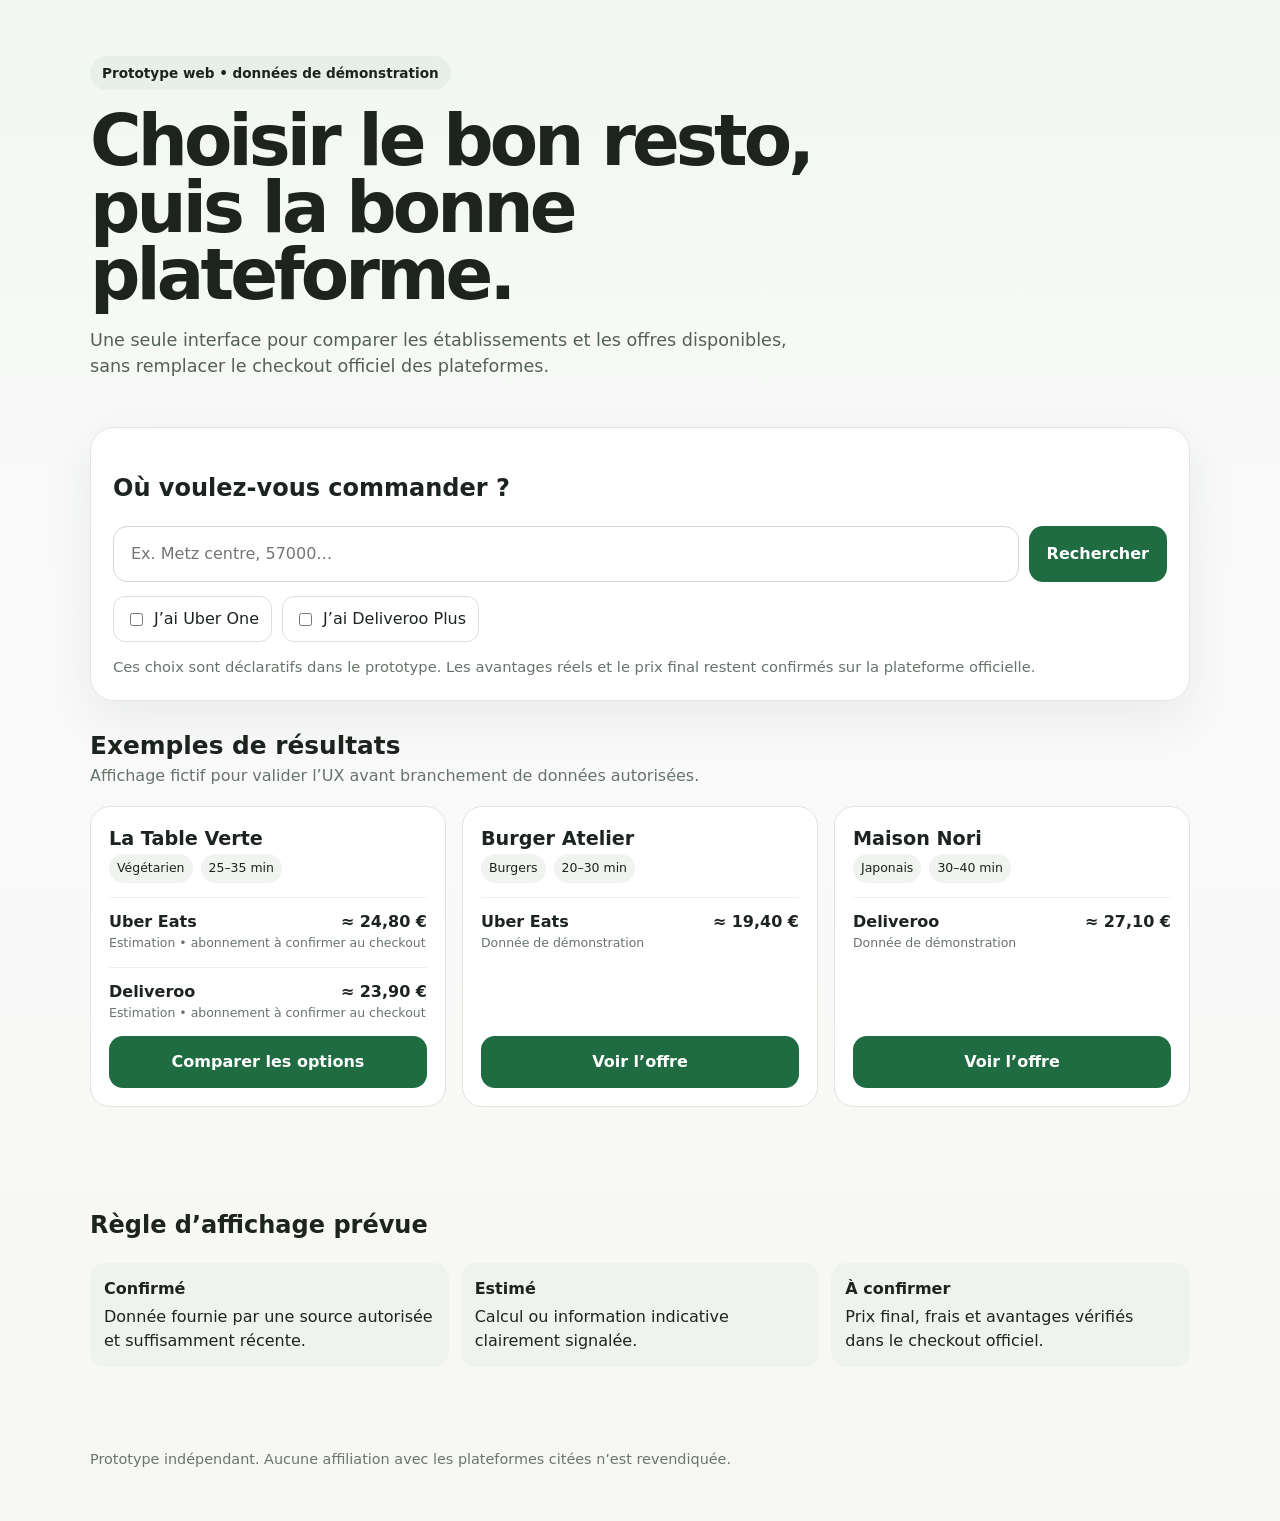
==== public/index.html @ ac2678c6 "Add deployable static web prototype" ====
<!doctype html>
<html lang="fr">
<head>
  <meta charset="utf-8">
  <meta name="viewport" content="width=device-width,initial-scale=1">
  <meta name="color-scheme" content="light dark">
  <title>Comparateur de livraison — prototype</title>
  <style>
    :root{font-family:Inter,system-ui,-apple-system,BlinkMacSystemFont,"Segoe UI",sans-serif;line-height:1.5;color:#1d241f;background:#f6f7f4}
    *{box-sizing:border-box}body{margin:0;background:linear-gradient(180deg,#f2f7f2 0,#fafafa 40%,#f6f7f4 100%);color:#1d241f}
    .wrap{width:min(1100px,calc(100% - 32px));margin:auto}.top{padding:56px 0 30px}.eyebrow{display:inline-flex;padding:7px 12px;border-radius:999px;background:#e7efe9;font-size:.85rem;font-weight:700}
    h1{font-size:clamp(2rem,6vw,4.4rem);line-height:.95;letter-spacing:-.055em;max-width:820px;margin:18px 0}.lead{max-width:720px;font-size:1.1rem;color:#536057}
    .panel{background:rgba(255,255,255,.86);border:1px solid #dfe7e0;border-radius:24px;padding:22px;box-shadow:0 18px 50px rgba(41,62,47,.08);backdrop-filter:blur(10px)}
    .search{display:grid;grid-template-columns:1fr auto;gap:10px}.search input{width:100%;padding:15px 17px;border:1px solid #cfd8d1;border-radius:14px;font:inherit;background:#fff;color:#1d241f}.search button,.cta{border:0;border-radius:14px;padding:14px 18px;font:inherit;font-weight:800;background:#1f6b42;color:white;cursor:pointer}
    .prefs{display:flex;flex-wrap:wrap;gap:10px;margin-top:14px}.chip{display:flex;align-items:center;gap:8px;padding:10px 12px;border:1px solid #d8e0d9;border-radius:12px;background:#fff}.chip input{accent-color:#1f6b42}
    .note{margin:14px 0 0;color:#68736b;font-size:.92rem}.section{padding:26px 0 54px}.section-head{display:flex;align-items:end;justify-content:space-between;gap:16px;margin-bottom:18px}.section-head h2{font-size:1.55rem;margin:0}.section-head p{margin:0;color:#68736b}
    .grid{display:grid;grid-template-columns:repeat(3,1fr);gap:16px}.card{background:#fff;border:1px solid #dfe5df;border-radius:20px;padding:18px;display:flex;flex-direction:column;gap:14px}.card h3{margin:0;font-size:1.2rem}.meta{display:flex;gap:8px;flex-wrap:wrap}.tag{padding:5px 8px;border-radius:999px;background:#f0f3f0;font-size:.78rem}.offer{border-top:1px solid #edf0ed;padding-top:12px}.offer-row{display:flex;justify-content:space-between;gap:12px;align-items:center}.platform{font-weight:800}.status{font-size:.78rem;color:#69736c}.price{font-weight:850}.card a{margin-top:auto;text-decoration:none;text-align:center}
    .legend{display:grid;grid-template-columns:repeat(3,1fr);gap:12px}.legend div{padding:14px;border-radius:15px;background:#eef3ef}.legend strong{display:block;margin-bottom:4px}
    footer{padding:28px 0 50px;color:#6b746e;font-size:.9rem}
    @media(max-width:800px){.grid,.legend{grid-template-columns:1fr}.search{grid-template-columns:1fr}.top{padding-top:36px}.section-head{align-items:start;flex-direction:column}}
  </style>
</head>
<body>
  <main>
    <header class="top wrap">
      <span class="eyebrow">Prototype web • données de démonstration</span>
      <h1>Choisir le bon resto, puis la bonne plateforme.</h1>
      <p class="lead">Une seule interface pour comparer les établissements et les offres disponibles, sans remplacer le checkout officiel des plateformes.</p>
    </header>

    <section class="wrap panel" aria-labelledby="search-title">
      <h2 id="search-title">Où voulez-vous commander ?</h2>
      <div class="search">
        <label>
          <span style="position:absolute;left:-9999px">Adresse ou quartier</span>
          <input id="place" autocomplete="street-address" placeholder="Ex. Metz centre, 57000…">
        </label>
        <button id="searchBtn" type="button">Rechercher</button>
      </div>
      <div class="prefs" aria-label="Préférences d’abonnement">
        <label class="chip"><input id="uberOne" type="checkbox"> J’ai Uber One</label>
        <label class="chip"><input id="deliverooPlus" type="checkbox"> J’ai Deliveroo Plus</label>
      </div>
      <p class="note">Ces choix sont déclaratifs dans le prototype. Les avantages réels et le prix final restent confirmés sur la plateforme officielle.</p>
    </section>

    <section class="section wrap" aria-labelledby="results-title">
      <div class="section-head">
        <div><h2 id="results-title">Exemples de résultats</h2><p id="resultHint">Affichage fictif pour valider l’UX avant branchement de données autorisées.</p></div>
      </div>
      <div class="grid" id="cards">
        <article class="card" data-platforms="uber deliveroo">
          <div><h3>La Table Verte</h3><div class="meta"><span class="tag">Végétarien</span><span class="tag">25–35 min</span></div></div>
          <div class="offer"><div class="offer-row"><span class="platform">Uber Eats</span><span class="price">≈ 24,80 €</span></div><div class="status">Estimation • abonnement à confirmer au checkout</div></div>
          <div class="offer"><div class="offer-row"><span class="platform">Deliveroo</span><span class="price">≈ 23,90 €</span></div><div class="status">Estimation • abonnement à confirmer au checkout</div></div>
          <a class="cta" href="#" aria-disabled="true">Comparer les options</a>
        </article>
        <article class="card" data-platforms="uber">
          <div><h3>Burger Atelier</h3><div class="meta"><span class="tag">Burgers</span><span class="tag">20–30 min</span></div></div>
          <div class="offer"><div class="offer-row"><span class="platform">Uber Eats</span><span class="price">≈ 19,40 €</span></div><div class="status">Donnée de démonstration</div></div>
          <a class="cta" href="#" aria-disabled="true">Voir l’offre</a>
        </article>
        <article class="card" data-platforms="deliveroo">
          <div><h3>Maison Nori</h3><div class="meta"><span class="tag">Japonais</span><span class="tag">30–40 min</span></div></div>
          <div class="offer"><div class="offer-row"><span class="platform">Deliveroo</span><span class="price">≈ 27,10 €</span></div><div class="status">Donnée de démonstration</div></div>
          <a class="cta" href="#" aria-disabled="true">Voir l’offre</a>
        </article>
      </div>
    </section>

    <section class="section wrap" aria-labelledby="legend-title">
      <h2 id="legend-title">Règle d’affichage prévue</h2>
      <div class="legend">
        <div><strong>Confirmé</strong>Donnée fournie par une source autorisée et suffisamment récente.</div>
        <div><strong>Estimé</strong>Calcul ou information indicative clairement signalée.</div>
        <div><strong>À confirmer</strong>Prix final, frais et avantages vérifiés dans le checkout officiel.</div>
      </div>
    </section>
  </main>

  <footer class="wrap">Prototype indépendant. Aucune affiliation avec les plateformes citées n’est revendiquée.</footer>

  <script>
    const place=document.querySelector('#place');
    const hint=document.querySelector('#resultHint');
    const searchBtn=document.querySelector('#searchBtn');
    const uberOne=document.querySelector('#uberOne');
    const deliverooPlus=document.querySelector('#deliverooPlus');

    function updateHint(){
      const subscriptions=[];
      if(uberOne.checked) subscriptions.push('Uber One');
      if(deliverooPlus.checked) subscriptions.push('Deliveroo Plus');
      const where=place.value.trim()?` pour ${place.value.trim()}`:'';
      const subs=subscriptions.length?` • préférences : ${subscriptions.join(' + ')}`:'';
      hint.textContent=`Prototype${where}${subs}. Les avantages restent à confirmer au checkout officiel.`;
    }
    searchBtn.addEventListener('click',updateHint);
    uberOne.addEventListener('change',updateHint);
    deliverooPlus.addEventListener('change',updateHint);
  </script>
</body>
</html>
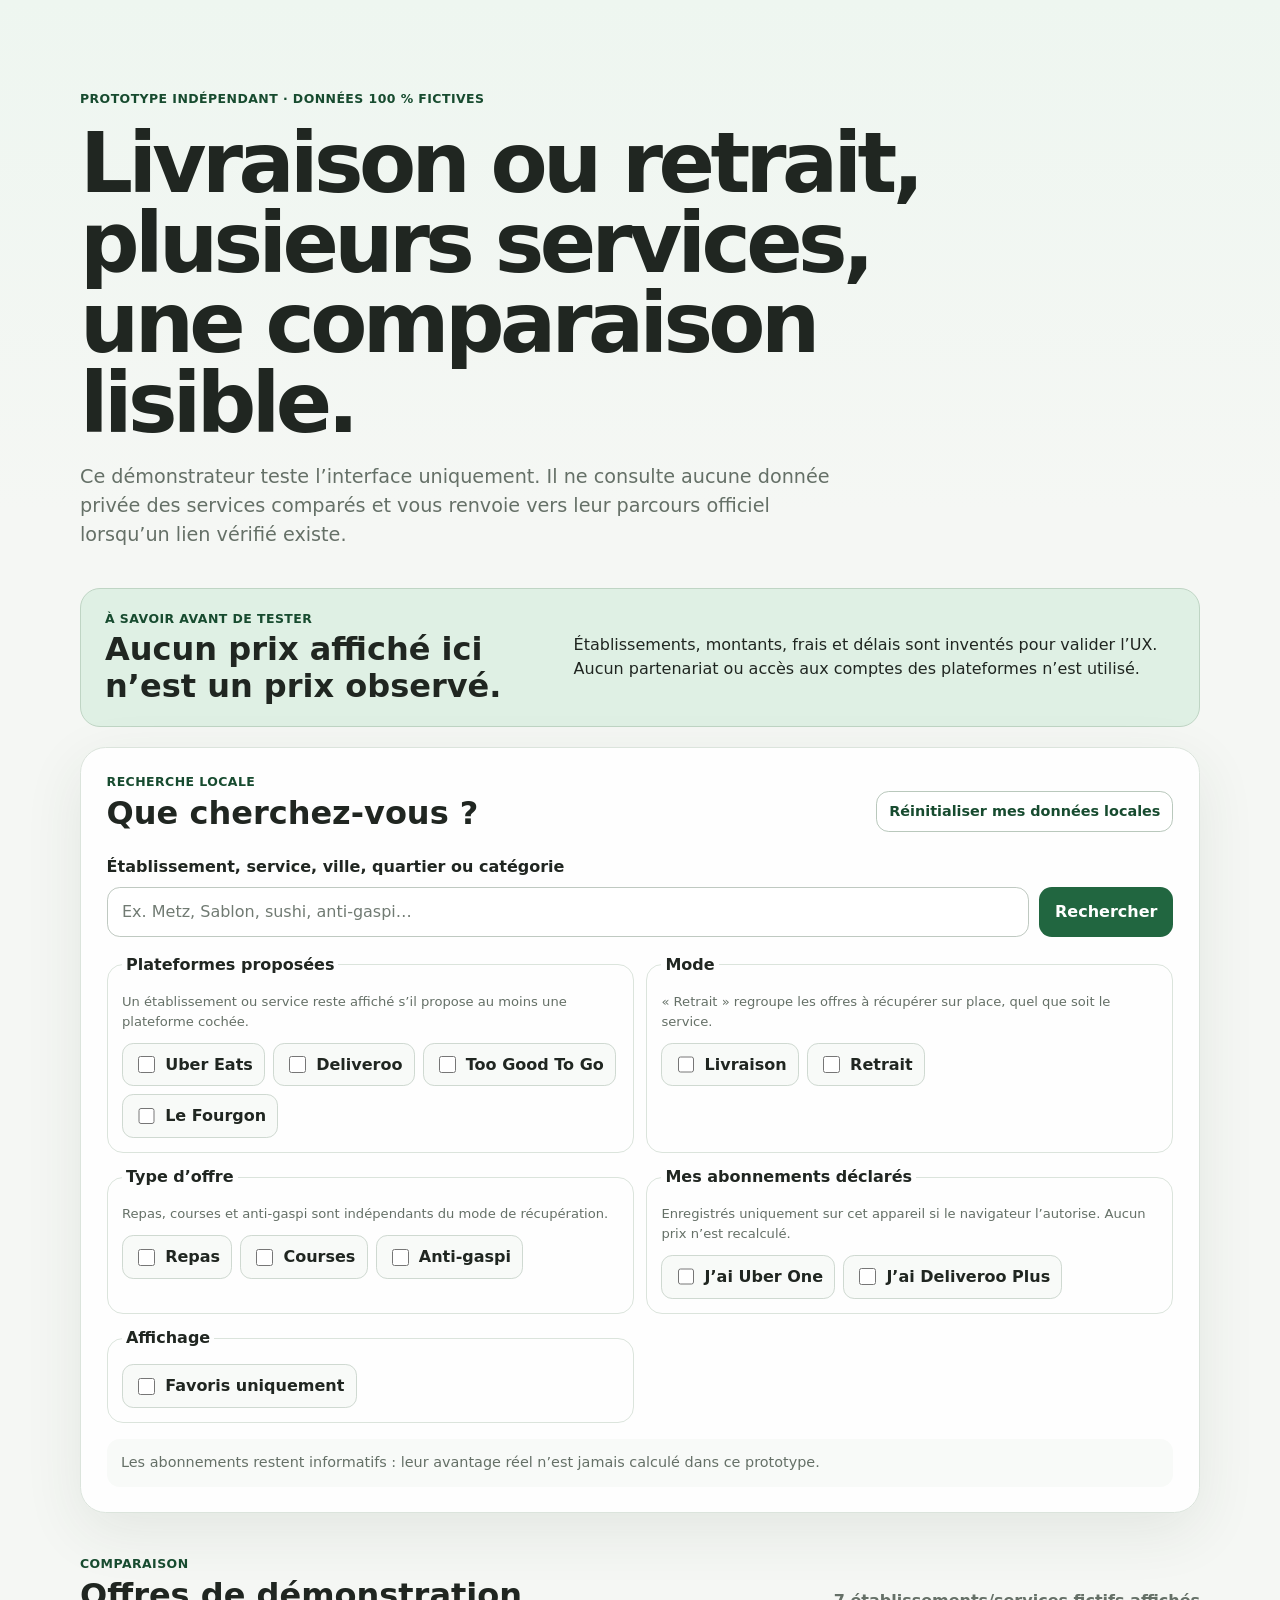
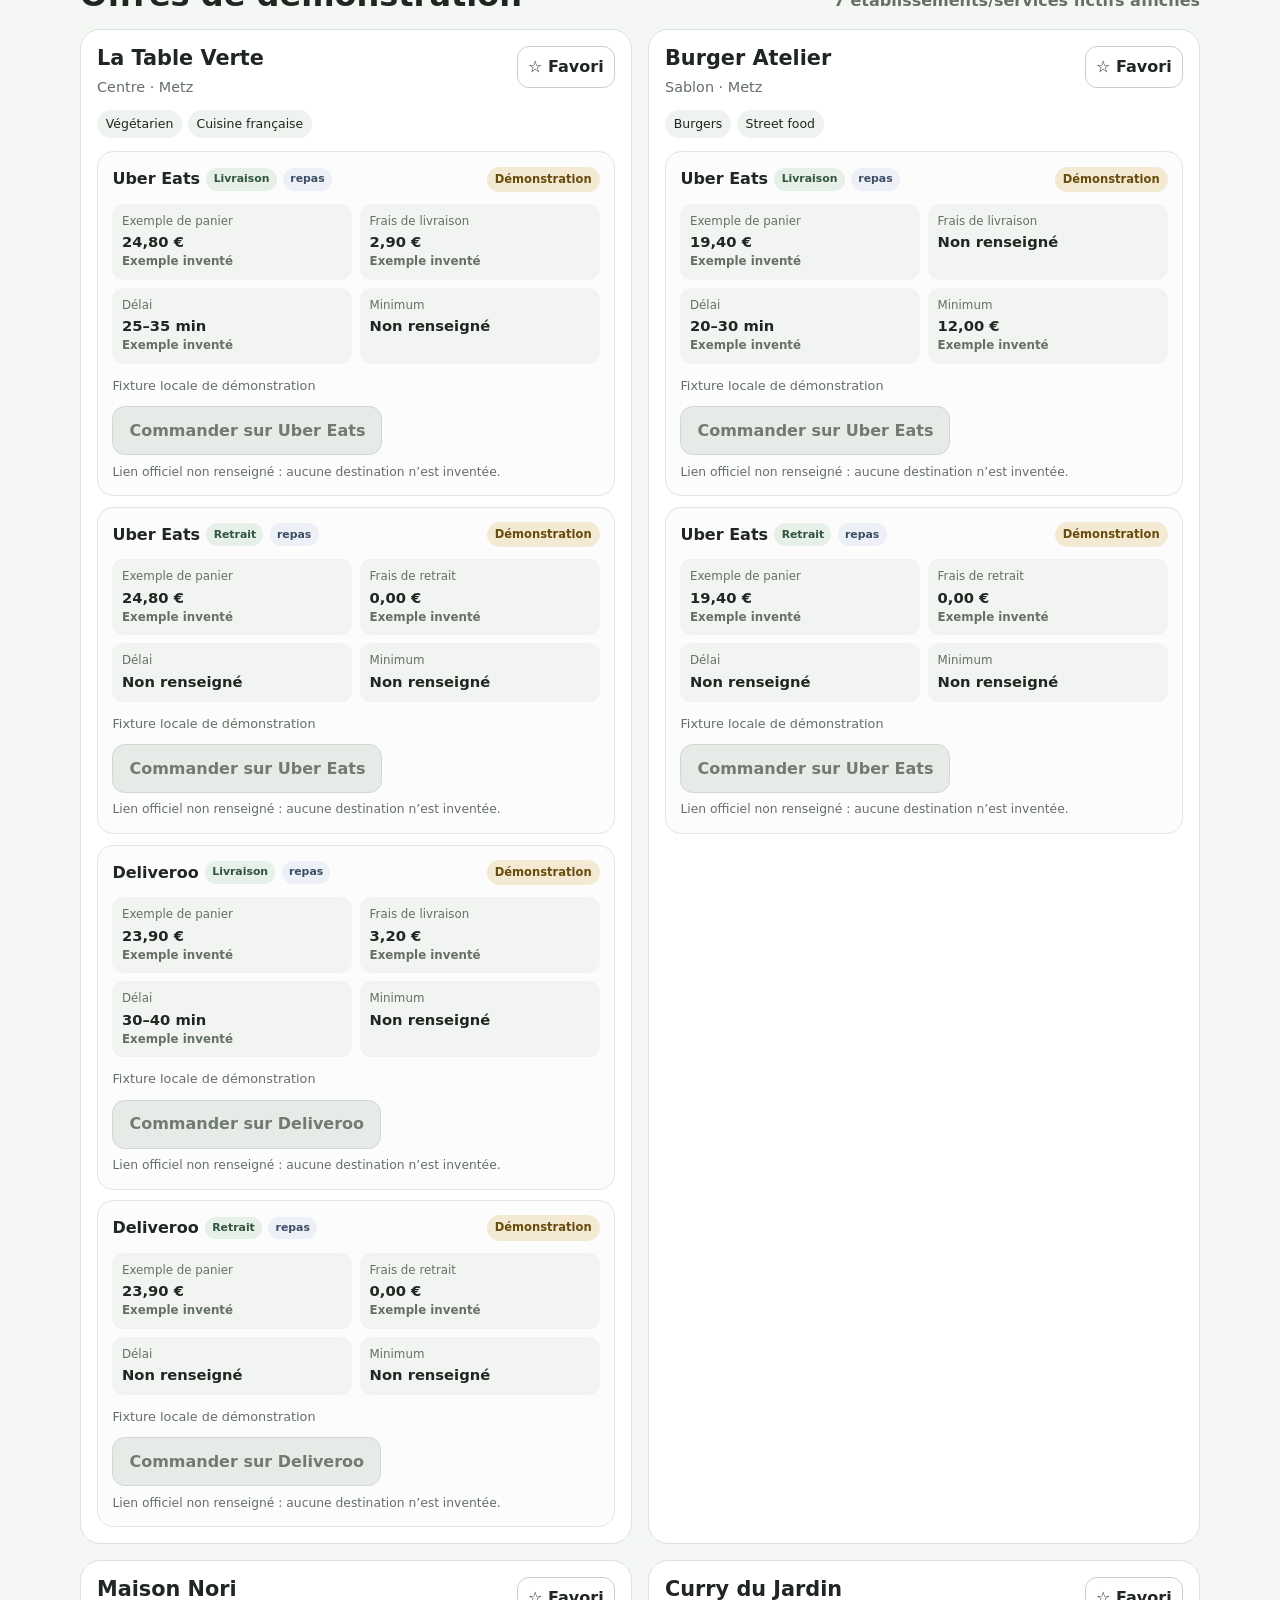
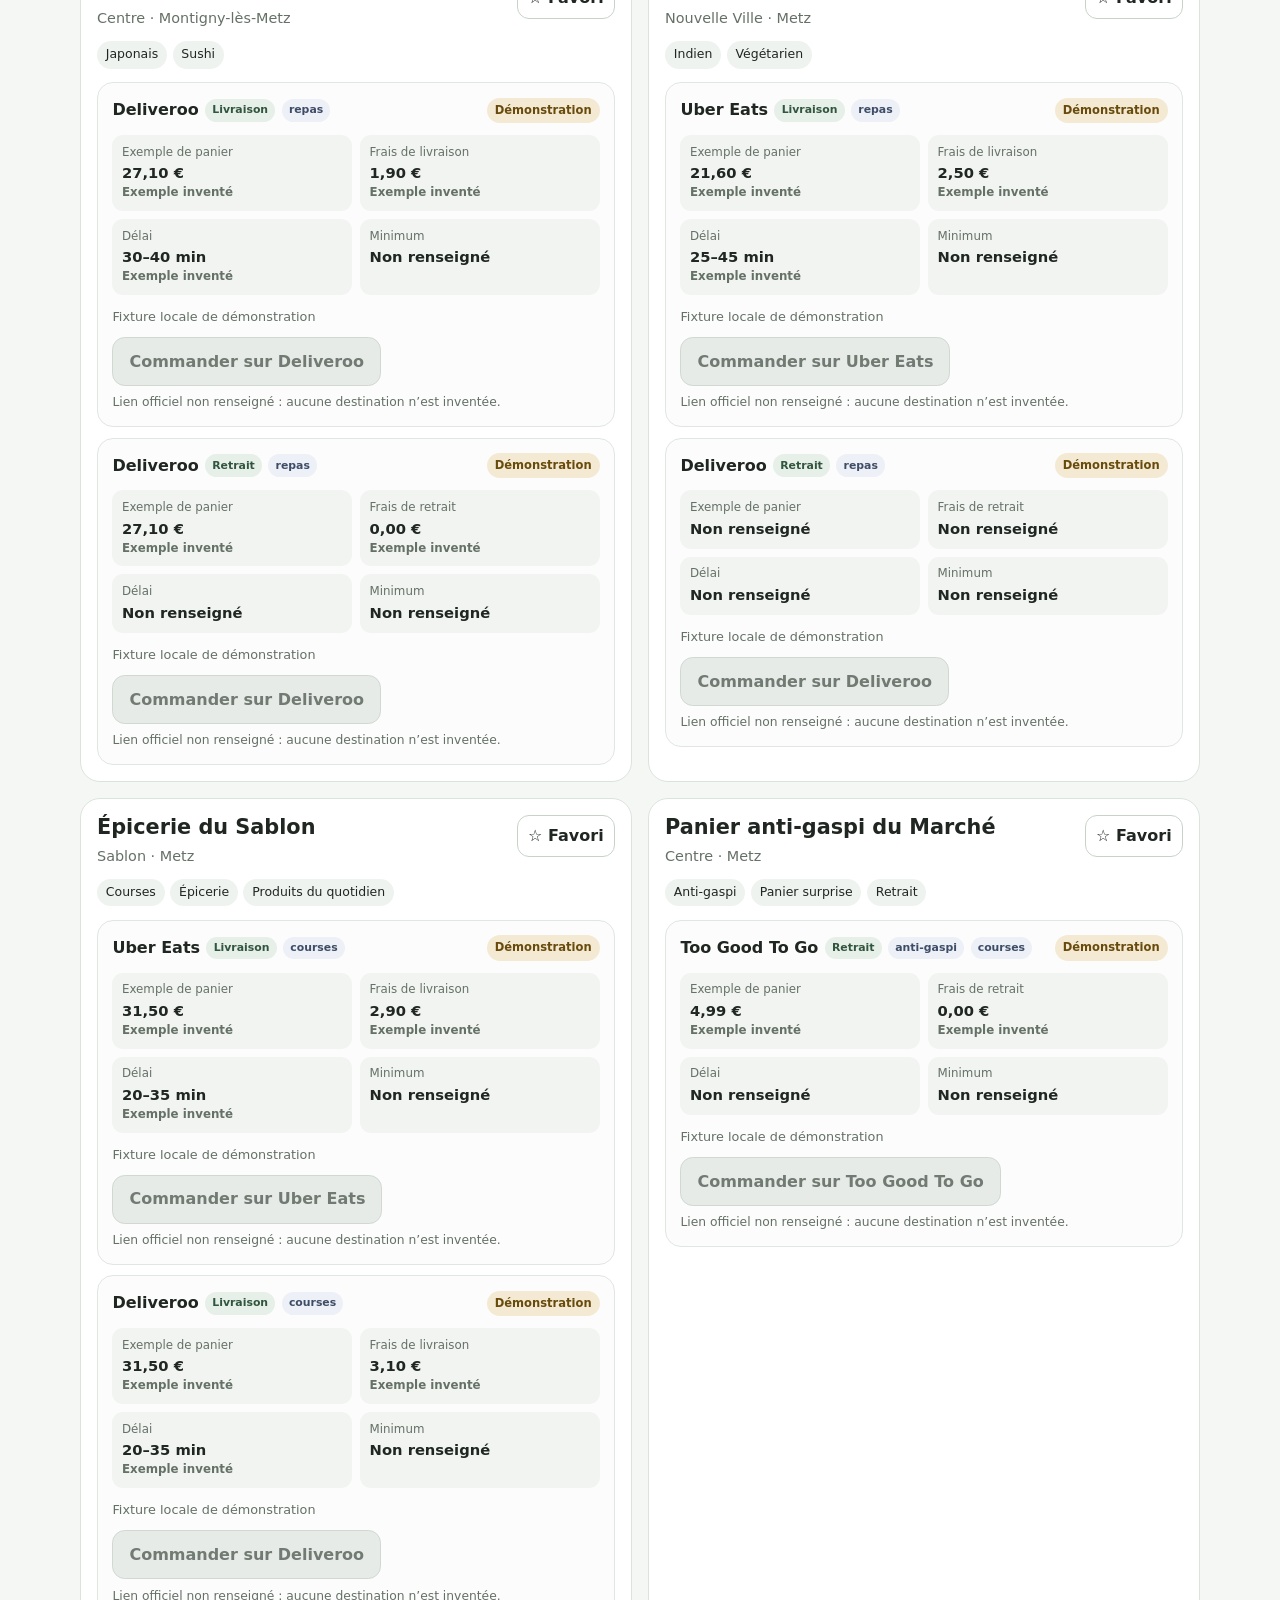
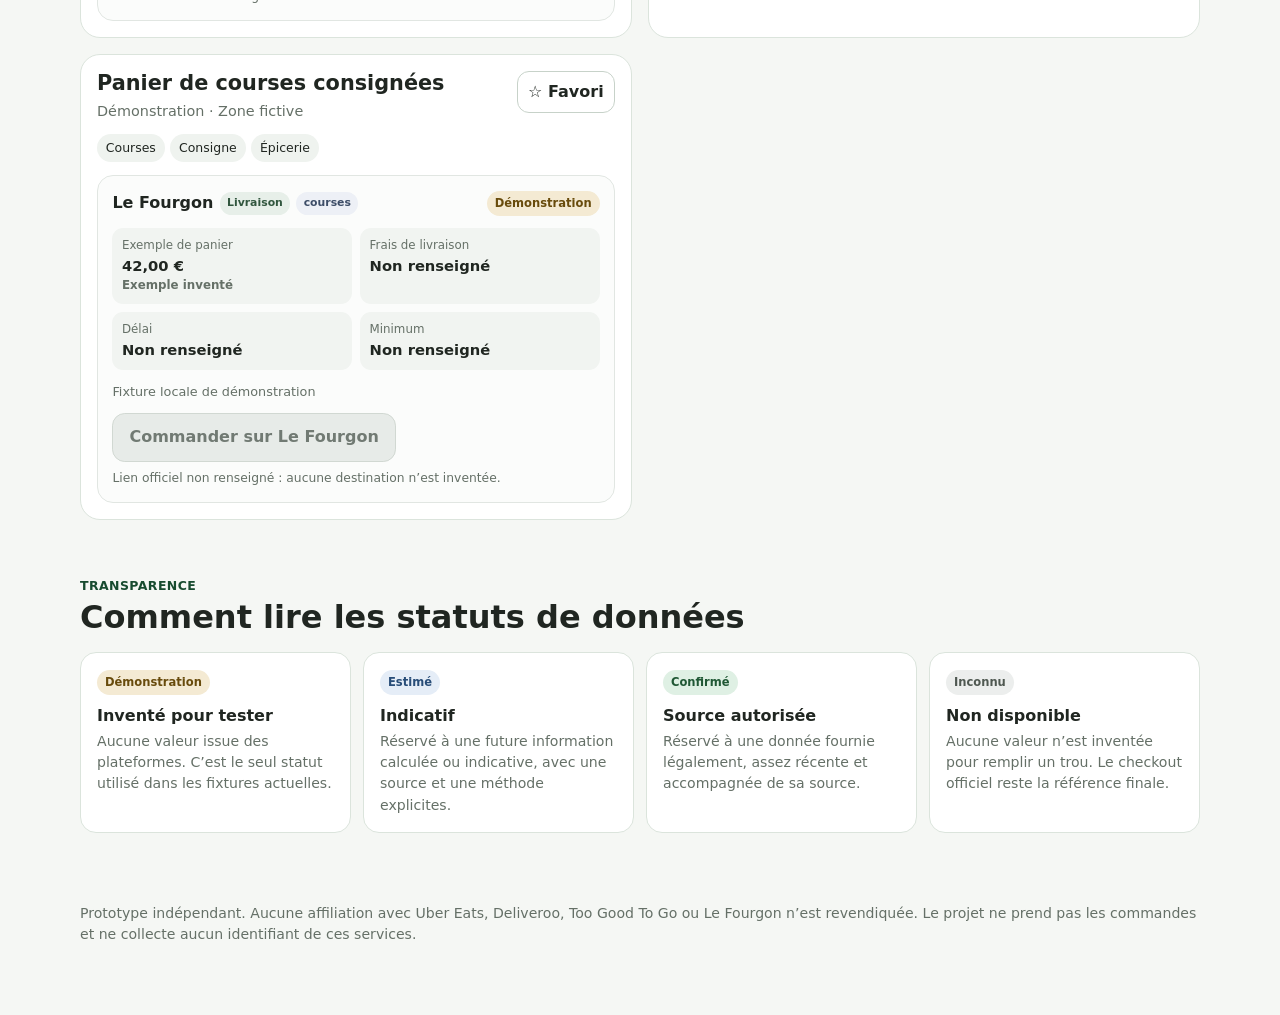
==== commit d70746f4: "prototype: add interactive local comparison demo" ====
--- a/public/index.html
+++ b/public/index.html
@@ -4,100 +4,135 @@
   <meta charset="utf-8">
   <meta name="viewport" content="width=device-width,initial-scale=1">
   <meta name="color-scheme" content="light dark">
-  <title>Comparateur de livraison — prototype</title>
-  <style>
-    :root{font-family:Inter,system-ui,-apple-system,BlinkMacSystemFont,"Segoe UI",sans-serif;line-height:1.5;color:#1d241f;background:#f6f7f4}
-    *{box-sizing:border-box}body{margin:0;background:linear-gradient(180deg,#f2f7f2 0,#fafafa 40%,#f6f7f4 100%);color:#1d241f}
-    .wrap{width:min(1100px,calc(100% - 32px));margin:auto}.top{padding:56px 0 30px}.eyebrow{display:inline-flex;padding:7px 12px;border-radius:999px;background:#e7efe9;font-size:.85rem;font-weight:700}
-    h1{font-size:clamp(2rem,6vw,4.4rem);line-height:.95;letter-spacing:-.055em;max-width:820px;margin:18px 0}.lead{max-width:720px;font-size:1.1rem;color:#536057}
-    .panel{background:rgba(255,255,255,.86);border:1px solid #dfe7e0;border-radius:24px;padding:22px;box-shadow:0 18px 50px rgba(41,62,47,.08);backdrop-filter:blur(10px)}
-    .search{display:grid;grid-template-columns:1fr auto;gap:10px}.search input{width:100%;padding:15px 17px;border:1px solid #cfd8d1;border-radius:14px;font:inherit;background:#fff;color:#1d241f}.search button,.cta{border:0;border-radius:14px;padding:14px 18px;font:inherit;font-weight:800;background:#1f6b42;color:white;cursor:pointer}
-    .prefs{display:flex;flex-wrap:wrap;gap:10px;margin-top:14px}.chip{display:flex;align-items:center;gap:8px;padding:10px 12px;border:1px solid #d8e0d9;border-radius:12px;background:#fff}.chip input{accent-color:#1f6b42}
-    .note{margin:14px 0 0;color:#68736b;font-size:.92rem}.section{padding:26px 0 54px}.section-head{display:flex;align-items:end;justify-content:space-between;gap:16px;margin-bottom:18px}.section-head h2{font-size:1.55rem;margin:0}.section-head p{margin:0;color:#68736b}
-    .grid{display:grid;grid-template-columns:repeat(3,1fr);gap:16px}.card{background:#fff;border:1px solid #dfe5df;border-radius:20px;padding:18px;display:flex;flex-direction:column;gap:14px}.card h3{margin:0;font-size:1.2rem}.meta{display:flex;gap:8px;flex-wrap:wrap}.tag{padding:5px 8px;border-radius:999px;background:#f0f3f0;font-size:.78rem}.offer{border-top:1px solid #edf0ed;padding-top:12px}.offer-row{display:flex;justify-content:space-between;gap:12px;align-items:center}.platform{font-weight:800}.status{font-size:.78rem;color:#69736c}.price{font-weight:850}.card a{margin-top:auto;text-decoration:none;text-align:center}
-    .legend{display:grid;grid-template-columns:repeat(3,1fr);gap:12px}.legend div{padding:14px;border-radius:15px;background:#eef3ef}.legend strong{display:block;margin-bottom:4px}
-    footer{padding:28px 0 50px;color:#6b746e;font-size:.9rem}
-    @media(max-width:800px){.grid,.legend{grid-template-columns:1fr}.search{grid-template-columns:1fr}.top{padding-top:36px}.section-head{align-items:start;flex-direction:column}}
-  </style>
+  <meta name="description" content="Prototype indépendant de comparaison d'offres de livraison et de retrait à partir de données fictives.">
+  <title>Comparateur livraison & retrait — prototype</title>
+  <link rel="stylesheet" href="styles.css">
 </head>
 <body>
+  <a class="skip-link" href="#results">Aller aux résultats</a>
+
   <main>
-    <header class="top wrap">
-      <span class="eyebrow">Prototype web • données de démonstration</span>
-      <h1>Choisir le bon resto, puis la bonne plateforme.</h1>
-      <p class="lead">Une seule interface pour comparer les établissements et les offres disponibles, sans remplacer le checkout officiel des plateformes.</p>
+    <header class="hero wrap">
+      <p class="eyebrow">Prototype indépendant · données 100 % fictives</p>
+      <h1>Livraison ou retrait, plusieurs services, une comparaison lisible.</h1>
+      <p class="lead">Ce démonstrateur teste l’interface uniquement. Il ne consulte aucune donnée privée des services comparés et vous renvoie vers leur parcours officiel lorsqu’un lien vérifié existe.</p>
     </header>
 
-    <section class="wrap panel" aria-labelledby="search-title">
-      <h2 id="search-title">Où voulez-vous commander ?</h2>
-      <div class="search">
-        <label>
-          <span style="position:absolute;left:-9999px">Adresse ou quartier</span>
-          <input id="place" autocomplete="street-address" placeholder="Ex. Metz centre, 57000…">
-        </label>
-        <button id="searchBtn" type="button">Rechercher</button>
+    <section class="wrap notice" aria-labelledby="demo-title">
+      <div>
+        <p class="notice-kicker">À savoir avant de tester</p>
+        <h2 id="demo-title">Aucun prix affiché ici n’est un prix observé.</h2>
       </div>
-      <div class="prefs" aria-label="Préférences d’abonnement">
-        <label class="chip"><input id="uberOne" type="checkbox"> J’ai Uber One</label>
-        <label class="chip"><input id="deliverooPlus" type="checkbox"> J’ai Deliveroo Plus</label>
-      </div>
-      <p class="note">Ces choix sont déclaratifs dans le prototype. Les avantages réels et le prix final restent confirmés sur la plateforme officielle.</p>
+      <p>Établissements, montants, frais et délais sont inventés pour valider l’UX. Aucun partenariat ou accès aux comptes des plateformes n’est utilisé.</p>
     </section>
 
-    <section class="section wrap" aria-labelledby="results-title">
+    <section class="wrap controls" aria-labelledby="search-title">
+      <div class="controls-head">
+        <div>
+          <p class="section-kicker">Recherche locale</p>
+          <h2 id="search-title">Que cherchez-vous ?</h2>
+        </div>
+        <button class="button button-secondary button-small" id="resetLocal" type="button">Réinitialiser mes données locales</button>
+      </div>
+
+      <form id="searchForm" class="search-form" role="search">
+        <label for="searchInput">Établissement, service, ville, quartier ou catégorie</label>
+        <div class="search-row">
+          <input id="searchInput" name="q" type="search" autocomplete="off" placeholder="Ex. Metz, Sablon, sushi, anti-gaspi…">
+          <button class="button" type="submit">Rechercher</button>
+        </div>
+      </form>
+
+      <div class="filter-grid">
+        <fieldset>
+          <legend>Plateformes proposées</legend>
+          <p class="field-help">Un établissement ou service reste affiché s’il propose au moins une plateforme cochée.</p>
+          <div class="choice-row">
+            <label class="choice"><input type="checkbox" name="platform" value="uber-eats"> Uber Eats</label>
+            <label class="choice"><input type="checkbox" name="platform" value="deliveroo"> Deliveroo</label>
+            <label class="choice"><input type="checkbox" name="platform" value="too-good-to-go"> Too Good To Go</label>
+            <label class="choice"><input type="checkbox" name="platform" value="le-fourgon"> Le Fourgon</label>
+          </div>
+        </fieldset>
+
+        <fieldset>
+          <legend>Mode</legend>
+          <p class="field-help">« Retrait » regroupe les offres à récupérer sur place, quel que soit le service.</p>
+          <div class="choice-row">
+            <label class="choice"><input type="checkbox" name="fulfillment" value="delivery"> Livraison</label>
+            <label class="choice"><input type="checkbox" name="fulfillment" value="pickup"> Retrait</label>
+          </div>
+        </fieldset>
+
+        <fieldset>
+          <legend>Type d’offre</legend>
+          <p class="field-help">Repas, courses et anti-gaspi sont indépendants du mode de récupération.</p>
+          <div class="choice-row">
+            <label class="choice"><input type="checkbox" name="category" value="meal"> Repas</label>
+            <label class="choice"><input type="checkbox" name="category" value="grocery"> Courses</label>
+            <label class="choice"><input type="checkbox" name="category" value="anti-waste"> Anti-gaspi</label>
+          </div>
+        </fieldset>
+
+        <fieldset>
+          <legend>Mes abonnements déclarés</legend>
+          <p class="field-help">Enregistrés uniquement sur cet appareil si le navigateur l’autorise. Aucun prix n’est recalculé.</p>
+          <div class="choice-row">
+            <label class="choice"><input id="uberOne" type="checkbox"> J’ai Uber One</label>
+            <label class="choice"><input id="deliverooPlus" type="checkbox"> J’ai Deliveroo Plus</label>
+          </div>
+        </fieldset>
+
+        <fieldset>
+          <legend>Affichage</legend>
+          <div class="choice-row">
+            <label class="choice"><input id="favoritesOnly" type="checkbox"> Favoris uniquement</label>
+          </div>
+        </fieldset>
+      </div>
+
+      <div class="preference-note" id="preferenceNote">Les abonnements restent informatifs : leur avantage réel n’est jamais calculé dans ce prototype.</div>
+    </section>
+
+    <section class="section wrap" id="results" aria-labelledby="results-title">
       <div class="section-head">
-        <div><h2 id="results-title">Exemples de résultats</h2><p id="resultHint">Affichage fictif pour valider l’UX avant branchement de données autorisées.</p></div>
+        <div>
+          <p class="section-kicker">Comparaison</p>
+          <h2 id="results-title">Offres de démonstration</h2>
+        </div>
+        <p class="result-count" id="resultCount" aria-live="polite"></p>
       </div>
-      <div class="grid" id="cards">
-        <article class="card" data-platforms="uber deliveroo">
-          <div><h3>La Table Verte</h3><div class="meta"><span class="tag">Végétarien</span><span class="tag">25–35 min</span></div></div>
-          <div class="offer"><div class="offer-row"><span class="platform">Uber Eats</span><span class="price">≈ 24,80 €</span></div><div class="status">Estimation • abonnement à confirmer au checkout</div></div>
-          <div class="offer"><div class="offer-row"><span class="platform">Deliveroo</span><span class="price">≈ 23,90 €</span></div><div class="status">Estimation • abonnement à confirmer au checkout</div></div>
-          <a class="cta" href="#" aria-disabled="true">Comparer les options</a>
-        </article>
-        <article class="card" data-platforms="uber">
-          <div><h3>Burger Atelier</h3><div class="meta"><span class="tag">Burgers</span><span class="tag">20–30 min</span></div></div>
-          <div class="offer"><div class="offer-row"><span class="platform">Uber Eats</span><span class="price">≈ 19,40 €</span></div><div class="status">Donnée de démonstration</div></div>
-          <a class="cta" href="#" aria-disabled="true">Voir l’offre</a>
-        </article>
-        <article class="card" data-platforms="deliveroo">
-          <div><h3>Maison Nori</h3><div class="meta"><span class="tag">Japonais</span><span class="tag">30–40 min</span></div></div>
-          <div class="offer"><div class="offer-row"><span class="platform">Deliveroo</span><span class="price">≈ 27,10 €</span></div><div class="status">Donnée de démonstration</div></div>
-          <a class="cta" href="#" aria-disabled="true">Voir l’offre</a>
-        </article>
+
+      <div id="cards" class="cards"></div>
+
+      <div id="emptyState" class="empty-state" hidden>
+        <h3>Aucun résultat avec ces filtres.</h3>
+        <p>Essayez une autre recherche ou repartez de l’ensemble des établissements et services fictifs.</p>
+        <button class="button button-secondary" id="clearFilters" type="button">Effacer les filtres</button>
       </div>
     </section>
 
-    <section class="section wrap" aria-labelledby="legend-title">
-      <h2 id="legend-title">Règle d’affichage prévue</h2>
-      <div class="legend">
-        <div><strong>Confirmé</strong>Donnée fournie par une source autorisée et suffisamment récente.</div>
-        <div><strong>Estimé</strong>Calcul ou information indicative clairement signalée.</div>
-        <div><strong>À confirmer</strong>Prix final, frais et avantages vérifiés dans le checkout officiel.</div>
+    <section class="section wrap" aria-labelledby="status-title">
+      <div class="section-head compact">
+        <div>
+          <p class="section-kicker">Transparence</p>
+          <h2 id="status-title">Comment lire les statuts de données</h2>
+        </div>
+      </div>
+      <div class="status-grid">
+        <article><span class="status-pill status-demo">Démonstration</span><h3>Inventé pour tester</h3><p>Aucune valeur issue des plateformes. C’est le seul statut utilisé dans les fixtures actuelles.</p></article>
+        <article><span class="status-pill status-estimated">Estimé</span><h3>Indicatif</h3><p>Réservé à une future information calculée ou indicative, avec une source et une méthode explicites.</p></article>
+        <article><span class="status-pill status-confirmed">Confirmé</span><h3>Source autorisée</h3><p>Réservé à une donnée fournie légalement, assez récente et accompagnée de sa source.</p></article>
+        <article><span class="status-pill status-unknown">Inconnu</span><h3>Non disponible</h3><p>Aucune valeur n’est inventée pour remplir un trou. Le checkout officiel reste la référence finale.</p></article>
       </div>
     </section>
   </main>
 
-  <footer class="wrap">Prototype indépendant. Aucune affiliation avec les plateformes citées n’est revendiquée.</footer>
+  <footer class="wrap footer">
+    <p>Prototype indépendant. Aucune affiliation avec Uber Eats, Deliveroo, Too Good To Go ou Le Fourgon n’est revendiquée. Le projet ne prend pas les commandes et ne collecte aucun identifiant de ces services.</p>
+  </footer>
 
-  <script>
-    const place=document.querySelector('#place');
-    const hint=document.querySelector('#resultHint');
-    const searchBtn=document.querySelector('#searchBtn');
-    const uberOne=document.querySelector('#uberOne');
-    const deliverooPlus=document.querySelector('#deliverooPlus');
-
-    function updateHint(){
-      const subscriptions=[];
-      if(uberOne.checked) subscriptions.push('Uber One');
-      if(deliverooPlus.checked) subscriptions.push('Deliveroo Plus');
-      const where=place.value.trim()?` pour ${place.value.trim()}`:'';
-      const subs=subscriptions.length?` • préférences : ${subscriptions.join(' + ')}`:'';
-      hint.textContent=`Prototype${where}${subs}. Les avantages restent à confirmer au checkout officiel.`;
-    }
-    searchBtn.addEventListener('click',updateHint);
-    uberOne.addEventListener('change',updateHint);
-    deliverooPlus.addEventListener('change',updateHint);
-  </script>
+  <script src="data/demo-restaurants.js"></script>
+  <script src="app.js"></script>
 </body>
 </html>
--- a/public/styles.css
+++ b/public/styles.css
@@ -0,0 +1,156 @@
+:root {
+  font-family: Inter, ui-sans-serif, system-ui, -apple-system, BlinkMacSystemFont, "Segoe UI", sans-serif;
+  color: #202621;
+  background: #f5f7f4;
+  font-synthesis: none;
+  line-height: 1.5;
+  --bg: #f5f7f4;
+  --surface: #ffffff;
+  --surface-soft: #edf5ef;
+  --surface-muted: #f8faf8;
+  --text: #202621;
+  --muted: #657067;
+  --line: #dbe4dc;
+  --green: #216640;
+  --green-dark: #174b2f;
+  --green-soft: #dff0e4;
+  --focus: #0a5fd6;
+  --shadow: 0 18px 60px rgba(40, 61, 45, .09);
+}
+
+* { box-sizing: border-box; }
+html { scroll-behavior: smooth; }
+body { margin: 0; background: linear-gradient(180deg, #eef6f0 0, var(--bg) 32rem); color: var(--text); }
+button, input { font: inherit; }
+button { color: inherit; }
+button, input, a { -webkit-tap-highlight-color: transparent; }
+:focus-visible { outline: 3px solid var(--focus); outline-offset: 3px; }
+
+.skip-link { position: fixed; z-index: 20; left: 1rem; top: 1rem; transform: translateY(-180%); background: var(--text); color: #fff; padding: .7rem 1rem; border-radius: .7rem; }
+.skip-link:focus { transform: translateY(0); }
+.wrap { width: min(1120px, calc(100% - 2rem)); margin-inline: auto; }
+.hero { padding: clamp(2.8rem, 7vw, 6rem) 0 2.4rem; }
+.eyebrow, .section-kicker, .notice-kicker { margin: 0; font-weight: 800; letter-spacing: .035em; text-transform: uppercase; font-size: .78rem; color: var(--green-dark); }
+h1 { max-width: 900px; margin: 1rem 0; font-size: clamp(2.4rem, 8vw, 5.2rem); line-height: .96; letter-spacing: -.055em; }
+h2 { margin: .2rem 0 0; font-size: clamp(1.45rem, 3vw, 2rem); line-height: 1.15; }
+h3 { line-height: 1.25; }
+.lead { max-width: 780px; margin: 1.2rem 0 0; font-size: clamp(1rem, 2vw, 1.2rem); color: var(--muted); }
+
+.notice { display: grid; grid-template-columns: minmax(0, .85fr) minmax(0, 1.15fr); gap: 1.5rem; align-items: center; margin-bottom: 1.25rem; padding: 1.3rem 1.5rem; border: 1px solid #bfd5c4; background: var(--green-soft); border-radius: 1.25rem; }
+.notice p:last-child { margin: 0; }
+
+.controls { background: rgba(255,255,255,.94); border: 1px solid var(--line); border-radius: 1.6rem; box-shadow: var(--shadow); padding: clamp(1rem, 3vw, 1.6rem); }
+.controls-head, .section-head { display: flex; justify-content: space-between; align-items: end; gap: 1rem; }
+.search-form { margin-top: 1.4rem; }
+.search-form > label { display: block; margin-bottom: .5rem; font-weight: 750; }
+.search-row { display: grid; grid-template-columns: minmax(0, 1fr) auto; gap: .6rem; }
+.search-row input { width: 100%; min-height: 3.15rem; padding: .75rem .9rem; border: 1px solid #bfc9c1; border-radius: .8rem; background: var(--surface); color: var(--text); }
+.search-row input::placeholder { color: #717b73; }
+.button { min-height: 2.85rem; border: 0; border-radius: .8rem; padding: .72rem 1rem; background: var(--green); color: #fff; font-weight: 800; cursor: pointer; }
+.button:hover { background: var(--green-dark); }
+.button-secondary { border: 1px solid #b9c8bc; background: #fff; color: var(--green-dark); }
+.button-secondary:hover { background: var(--surface-soft); }
+.button-small { min-height: 2.5rem; padding: .55rem .75rem; font-size: .9rem; }
+.button[disabled] { cursor: not-allowed; background: #e7ebe8; color: #717a73; border: 1px solid #d1d8d2; }
+
+.filter-grid { display: grid; grid-template-columns: repeat(2, minmax(0, 1fr)); gap: .75rem; margin-top: 1rem; }
+fieldset { min-width: 0; margin: 0; border: 1px solid var(--line); border-radius: 1rem; padding: .9rem; }
+legend { padding: 0 .25rem; font-weight: 800; }
+.field-help { margin: .05rem 0 .7rem; color: var(--muted); font-size: .82rem; }
+.choice-row { display: flex; flex-wrap: wrap; gap: .5rem; }
+.choice { display: inline-flex; align-items: center; gap: .45rem; padding: .55rem .7rem; border: 1px solid #cfd9d1; border-radius: .7rem; background: var(--surface-muted); font-weight: 650; }
+.choice:has(input:checked) { border-color: #79a788; background: var(--green-soft); }
+.choice input { width: 1.05rem; height: 1.05rem; accent-color: var(--green); }
+.preference-note { margin-top: 1rem; padding: .8rem .9rem; background: var(--surface-muted); border-radius: .8rem; color: var(--muted); font-size: .9rem; }
+
+.section { padding: 2.6rem 0 1rem; }
+.section-head { margin-bottom: 1rem; }
+.section-head.compact { align-items: start; }
+.result-count { margin: 0; color: var(--muted); font-weight: 700; }
+.cards { display: grid; grid-template-columns: repeat(2, minmax(0, 1fr)); gap: 1rem; }
+.restaurant-card { display: flex; flex-direction: column; min-width: 0; border: 1px solid var(--line); border-radius: 1.25rem; background: var(--surface); overflow: hidden; }
+.card-head { display: flex; justify-content: space-between; gap: .8rem; padding: 1rem 1rem .85rem; }
+.card-head h3 { margin: 0; font-size: 1.3rem; }
+.location { margin: .3rem 0 0; color: var(--muted); font-size: .9rem; }
+.tags { display: flex; flex-wrap: wrap; gap: .35rem; margin-top: .7rem; }
+.tag { display: inline-flex; padding: .28rem .55rem; border-radius: 999px; background: #eff3ef; font-size: .78rem; }
+.favorite { flex: 0 0 auto; align-self: start; border: 1px solid #c7d2c9; border-radius: .75rem; background: #fff; padding: .5rem .65rem; cursor: pointer; font-weight: 750; }
+.favorite[aria-pressed="true"] { background: var(--green-soft); border-color: #79a788; }
+.offers { display: grid; gap: .65rem; padding: 0 1rem 1rem; }
+.offer { border: 1px solid #e1e6e2; border-radius: 1rem; padding: .9rem; background: #fbfcfb; }
+.offer-top { display: flex; justify-content: space-between; gap: .6rem; align-items: center; }
+.platform { display: inline-flex; flex-wrap: wrap; align-items: center; gap: .4rem; font-weight: 850; }
+.mode-pill, .category-pill { display: inline-flex; align-items: center; padding: .2rem .45rem; border-radius: 999px; font-size: .68rem; font-weight: 800; }
+.mode-pill { background: #e7efe9; color: #31563e; }
+.category-pill { background: #edf0f6; color: #3d4d67; }
+.status-pill { display: inline-flex; align-items: center; width: fit-content; padding: .25rem .5rem; border-radius: 999px; font-size: .72rem; font-weight: 850; }
+.status-demo { background: #f4ead3; color: #684b0c; }
+.status-estimated { background: #e5edf7; color: #284d78; }
+.status-confirmed { background: #dff0e4; color: #205835; }
+.status-unknown { background: #eceeed; color: #4f5851; }
+.offer-values { display: grid; grid-template-columns: repeat(2, minmax(0, 1fr)); gap: .5rem; margin: .75rem 0; }
+.metric { padding: .55rem .6rem; border-radius: .7rem; background: #f1f4f1; }
+.metric span { display: block; color: var(--muted); font-size: .74rem; }
+.metric strong { display: block; margin-top: .05rem; font-size: .92rem; }
+.fake-label { color: #755510; font-size: .72rem; font-weight: 800; }
+.offer-meta { margin: .7rem 0; color: var(--muted); font-size: .8rem; }
+.action-note { margin: .45rem 0 0; color: var(--muted); font-size: .77rem; }
+.empty-state { text-align: center; padding: 2.5rem 1rem; border: 1px dashed #aebbb1; border-radius: 1rem; background: var(--surface); }
+.empty-state h3 { margin-top: 0; }
+
+.status-grid { display: grid; grid-template-columns: repeat(4, minmax(0, 1fr)); gap: .75rem; }
+.status-grid article { border: 1px solid var(--line); border-radius: 1rem; background: var(--surface); padding: 1rem; }
+.status-grid h3 { margin: .7rem 0 .3rem; font-size: 1rem; }
+.status-grid p { margin: 0; color: var(--muted); font-size: .88rem; }
+.footer { padding: 2.5rem 0 3.5rem; color: var(--muted); font-size: .88rem; }
+
+@media (max-width: 820px) {
+  .notice, .filter-grid, .cards, .status-grid { grid-template-columns: 1fr; }
+  .controls-head, .section-head { align-items: start; flex-direction: column; }
+  .controls-head .button { width: 100%; }
+}
+
+@media (max-width: 560px) {
+  .wrap { width: min(100% - 1rem, 1120px); }
+  .hero { padding-top: 2.4rem; }
+  .search-row { grid-template-columns: 1fr; }
+  .search-row .button { width: 100%; }
+  .offer-values { grid-template-columns: 1fr; }
+  .card-head { align-items: start; }
+}
+
+@media (prefers-reduced-motion: reduce) {
+  html { scroll-behavior: auto; }
+  *, *::before, *::after { scroll-behavior: auto !important; transition: none !important; animation: none !important; }
+}
+
+@media (prefers-color-scheme: dark) {
+  :root {
+    --bg: #151a16;
+    --surface: #1e251f;
+    --surface-soft: #263629;
+    --surface-muted: #232a24;
+    --text: #edf2ed;
+    --muted: #b8c2ba;
+    --line: #3b483e;
+    --green: #4a9467;
+    --green-dark: #80bd94;
+    --green-soft: #263e2d;
+    --shadow: none;
+  }
+  body { background: linear-gradient(180deg, #18251c 0, var(--bg) 32rem); }
+  .controls, .restaurant-card, .status-grid article, .empty-state, .button-secondary, .favorite { background: var(--surface); color: var(--text); }
+  .search-row input { background: #171d18; color: var(--text); border-color: #57635a; }
+  .choice { background: #202721; border-color: #4b574e; }
+  .choice:has(input:checked) { background: var(--green-soft); border-color: #668d72; }
+  .offer { background: #1a201b; border-color: #354038; }
+  .metric, .tag { background: #283029; }
+  .notice { background: #243c2a; border-color: #42634a; }
+  .mode-pill { background: #2d3b30; color: #cfe2d4; }
+  .category-pill { background: #303643; color: #d8deea; }
+  .status-demo { background: #4b3d21; color: #f2d996; }
+  .status-estimated { background: #26384d; color: #c1d6ee; }
+  .status-confirmed { background: #23402d; color: #c5e8cf; }
+  .status-unknown { background: #363b37; color: #dde2dd; }
+  .fake-label { color: #e8cd84; }
+}
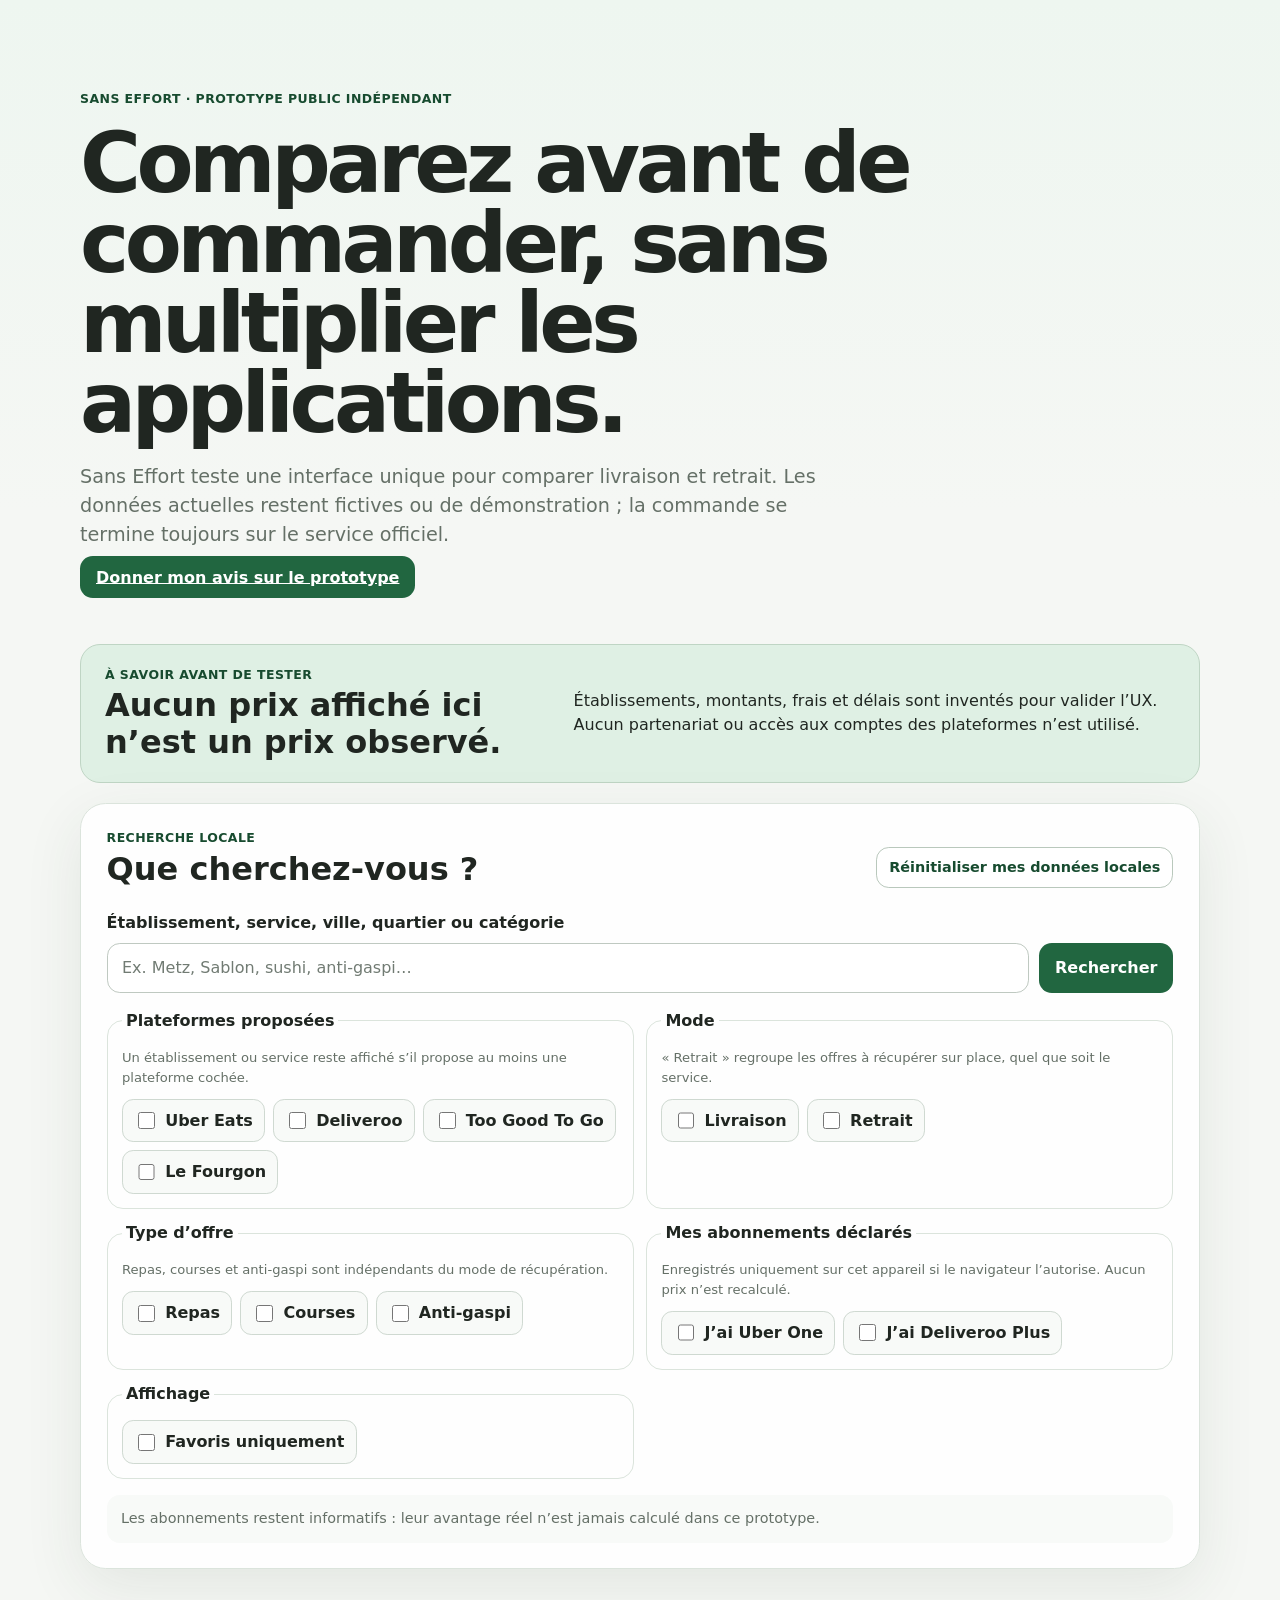
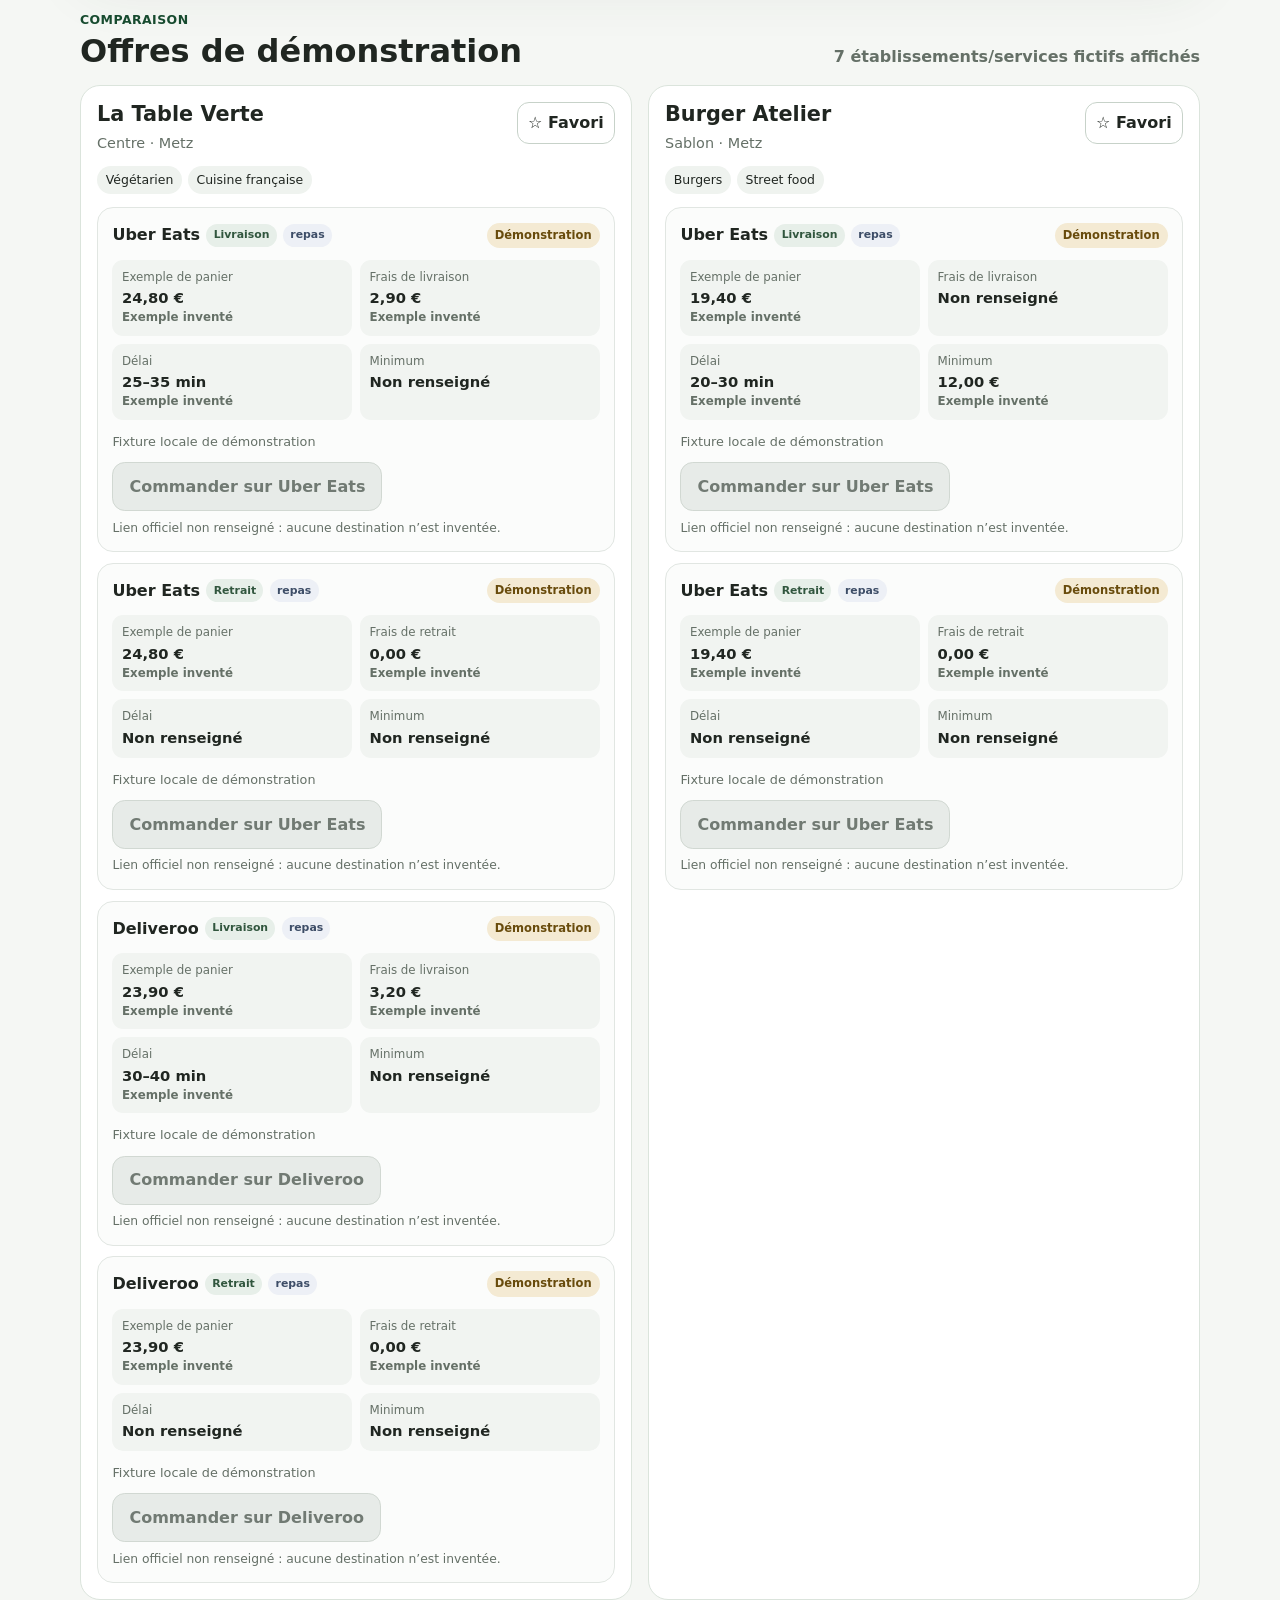
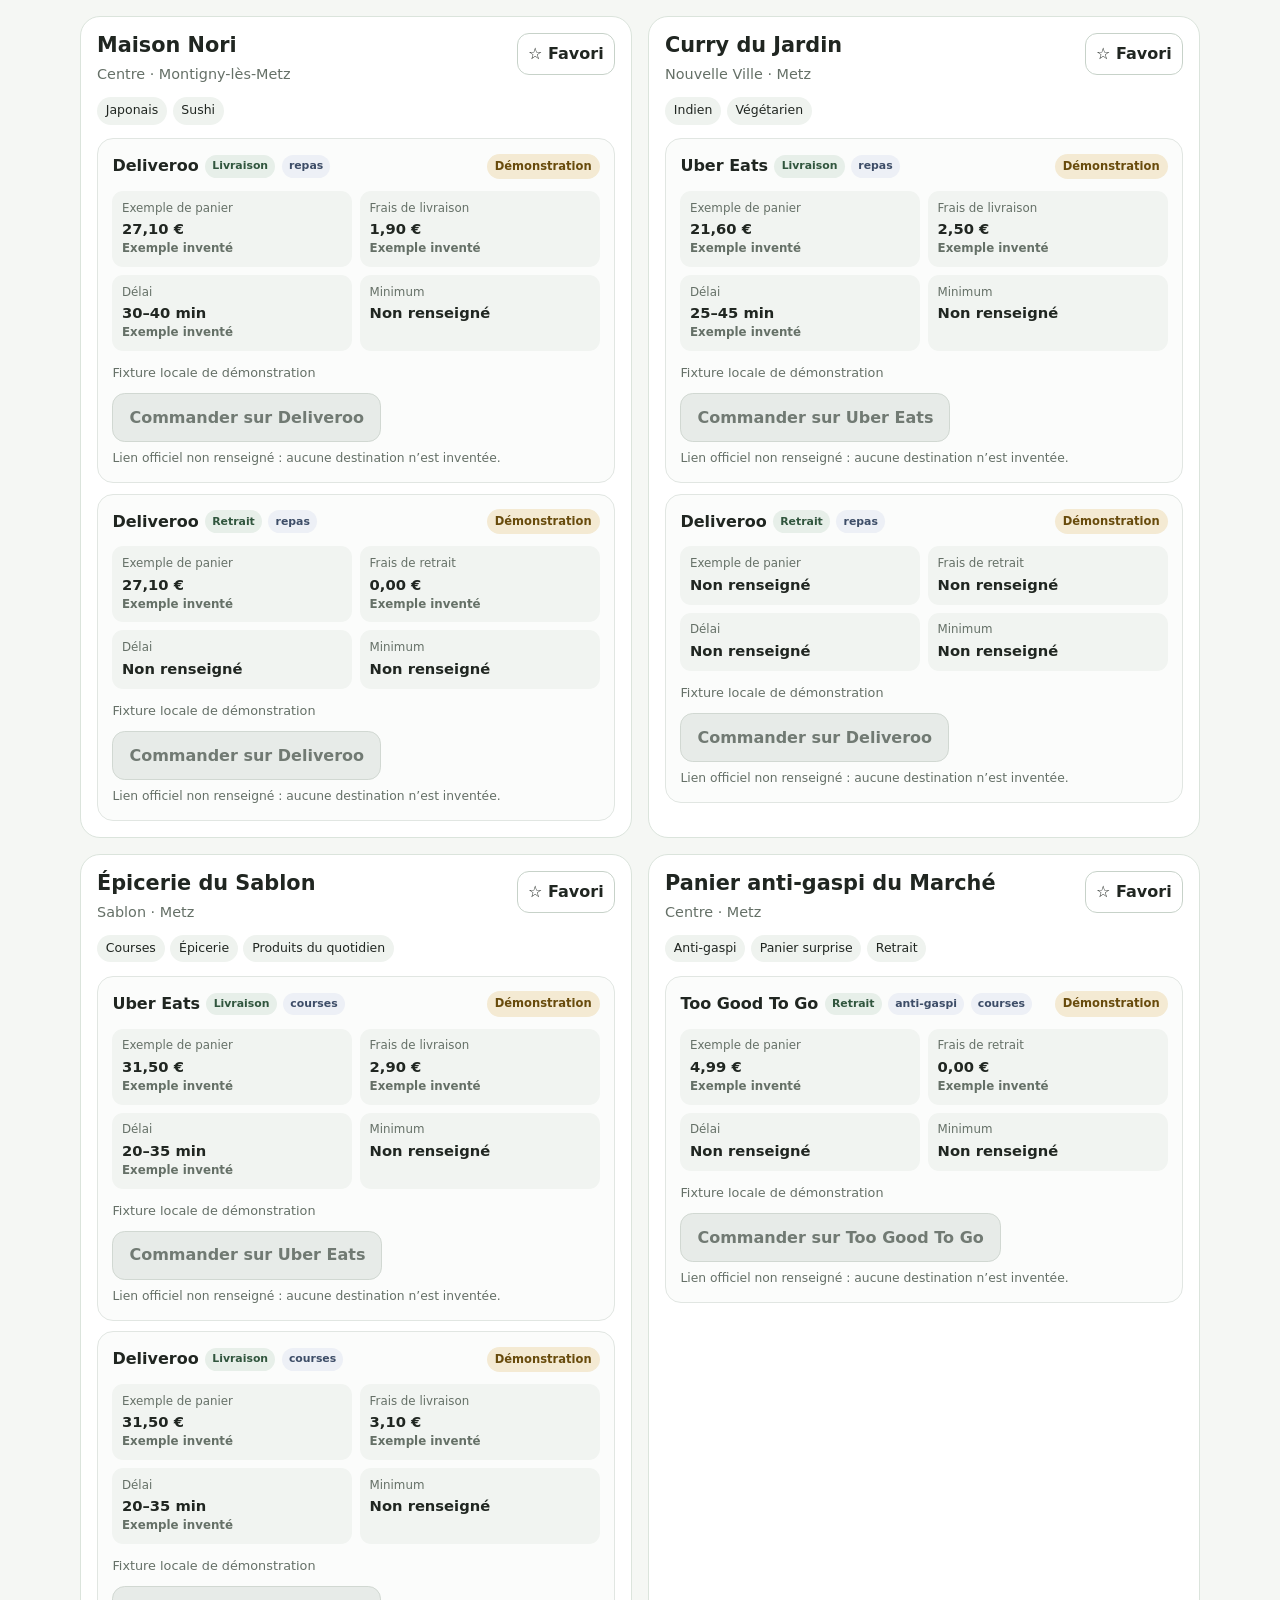
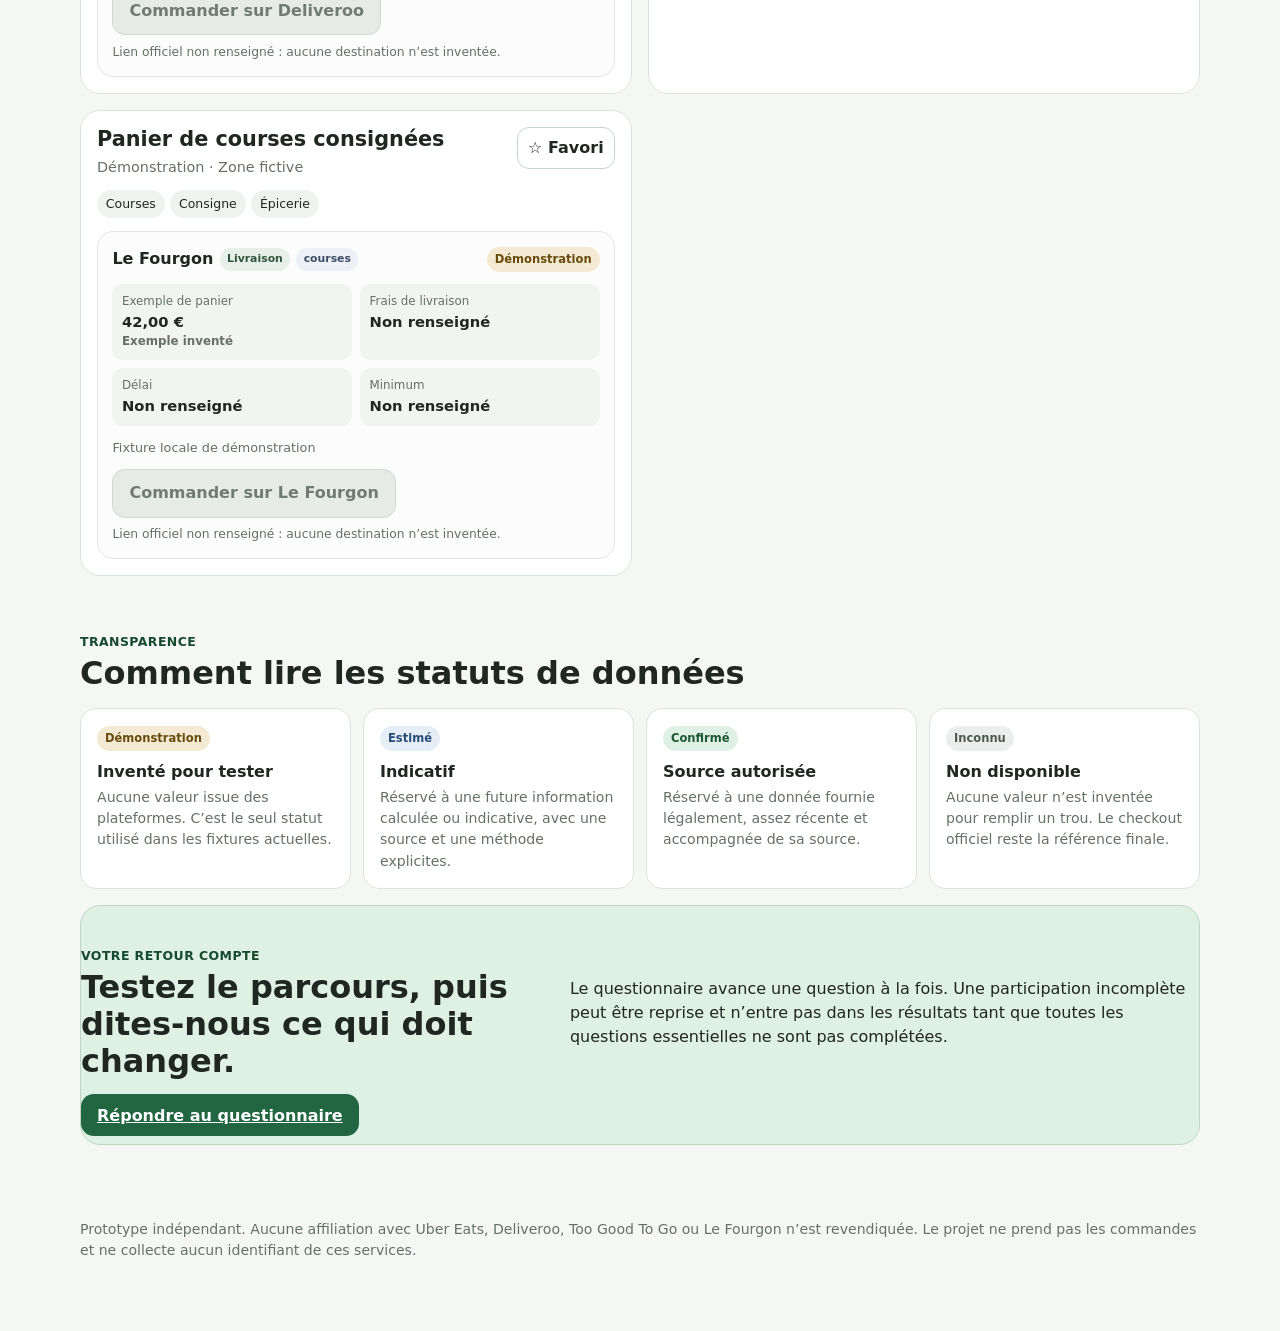
==== commit 2ca83474: "feat: add versioned public feedback survey" ====
--- a/public/index.html
+++ b/public/index.html
@@ -4,8 +4,8 @@
   <meta charset="utf-8">
   <meta name="viewport" content="width=device-width,initial-scale=1">
   <meta name="color-scheme" content="light dark">
-  <meta name="description" content="Prototype indépendant de comparaison d'offres de livraison et de retrait à partir de données fictives.">
-  <title>Comparateur livraison & retrait — prototype</title>
+  <meta name="description" content="Sans Effort, prototype public indépendant pour comparer des offres de livraison et de retrait.">
+  <title>Sans Effort — prototype public de comparaison</title>
   <link rel="stylesheet" href="styles.css">
 </head>
 <body>
@@ -13,9 +13,10 @@
 
   <main>
     <header class="hero wrap">
-      <p class="eyebrow">Prototype indépendant · données 100 % fictives</p>
-      <h1>Livraison ou retrait, plusieurs services, une comparaison lisible.</h1>
-      <p class="lead">Ce démonstrateur teste l’interface uniquement. Il ne consulte aucune donnée privée des services comparés et vous renvoie vers leur parcours officiel lorsqu’un lien vérifié existe.</p>
+      <p class="eyebrow">Sans Effort · prototype public indépendant</p>
+      <h1>Comparez avant de commander, sans multiplier les applications.</h1>
+      <p class="lead">Sans Effort teste une interface unique pour comparer livraison et retrait. Les données actuelles restent fictives ou de démonstration ; la commande se termine toujours sur le service officiel.</p>
+      <p><a class="button" href="survey.html">Donner mon avis sur le prototype</a></p>
     </header>
 
     <section class="wrap notice" aria-labelledby="demo-title">
@@ -126,6 +127,14 @@
         <article><span class="status-pill status-unknown">Inconnu</span><h3>Non disponible</h3><p>Aucune valeur n’est inventée pour remplir un trou. Le checkout officiel reste la référence finale.</p></article>
       </div>
     </section>
+    <section class="section wrap notice" aria-labelledby="feedback-title">
+      <div>
+        <p class="notice-kicker">Votre retour compte</p>
+        <h2 id="feedback-title">Testez le parcours, puis dites-nous ce qui doit changer.</h2>
+      </div>
+      <p>Le questionnaire avance une question à la fois. Une participation incomplète peut être reprise et n’entre pas dans les résultats tant que toutes les questions essentielles ne sont pas complétées.</p>
+      <p><a class="button" href="survey.html">Répondre au questionnaire</a></p>
+    </section>
   </main>
 
   <footer class="wrap footer">
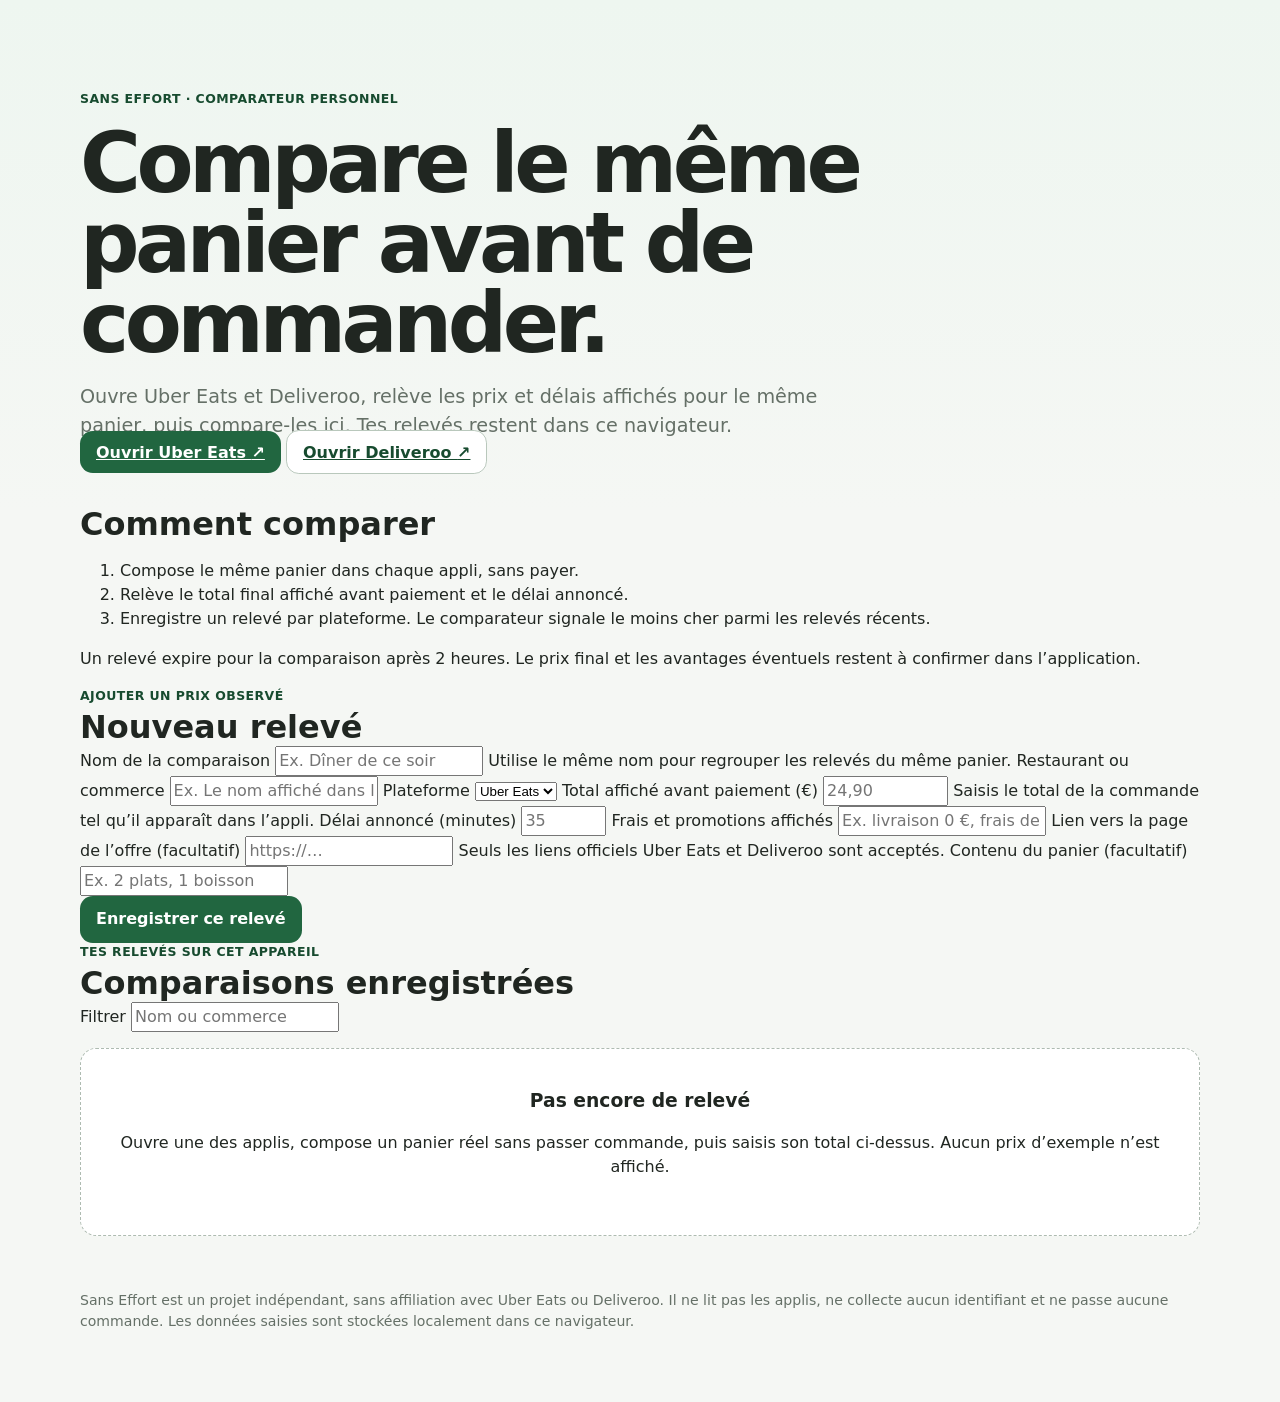
==== commit 2d727f56: "feat: replace mock prototype with real offer comparison" ====
--- a/public/index.html
+++ b/public/index.html
@@ -2,146 +2,105 @@
 <html lang="fr">
 <head>
   <meta charset="utf-8">
-  <meta name="viewport" content="width=device-width,initial-scale=1">
+  <meta name="viewport" content="width=device-width, initial-scale=1">
   <meta name="color-scheme" content="light dark">
-  <meta name="description" content="Sans Effort, prototype public indépendant pour comparer des offres de livraison et de retrait.">
-  <title>Sans Effort — prototype public de comparaison</title>
+  <meta name="description" content="Comparez les prix et délais réellement affichés dans Uber Eats et Deliveroo. Vos relevés restent sur cet appareil.">
+  <title>Sans Effort — comparer mes commandes</title>
   <link rel="stylesheet" href="styles.css">
 </head>
 <body>
-  <a class="skip-link" href="#results">Aller aux résultats</a>
+  <a class="skip-link" href="#observations">Aller à mes relevés</a>
+  <header class="hero wrap">
+    <p class="eyebrow">Sans Effort · comparateur personnel</p>
+    <h1>Compare le même panier avant de commander.</h1>
+    <p class="lead">Ouvre Uber Eats et Deliveroo, relève les prix et délais affichés pour le même panier, puis compare-les ici. Tes relevés restent dans ce navigateur.</p>
+    <div class="platform-links" aria-label="Ouvrir les plateformes">
+      <a class="button" href="https://www.ubereats.com/" target="_blank" rel="noopener noreferrer">Ouvrir Uber Eats <span aria-hidden="true">↗</span></a>
+      <a class="button button-secondary" href="https://deliveroo.fr/" target="_blank" rel="noopener noreferrer">Ouvrir Deliveroo <span aria-hidden="true">↗</span></a>
+    </div>
+  </header>
 
-  <main>
-    <header class="hero wrap">
-      <p class="eyebrow">Sans Effort · prototype public indépendant</p>
-      <h1>Comparez avant de commander, sans multiplier les applications.</h1>
-      <p class="lead">Sans Effort teste une interface unique pour comparer livraison et retrait. Les données actuelles restent fictives ou de démonstration ; la commande se termine toujours sur le service officiel.</p>
-      <p><a class="button" href="survey.html">Donner mon avis sur le prototype</a></p>
-    </header>
-
-    <section class="wrap notice" aria-labelledby="demo-title">
-      <div>
-        <p class="notice-kicker">À savoir avant de tester</p>
-        <h2 id="demo-title">Aucun prix affiché ici n’est un prix observé.</h2>
-      </div>
-      <p>Établissements, montants, frais et délais sont inventés pour valider l’UX. Aucun partenariat ou accès aux comptes des plateformes n’est utilisé.</p>
+  <main class="wrap">
+    <section class="howto" aria-labelledby="howto-title">
+      <h2 id="howto-title">Comment comparer</h2>
+      <ol>
+        <li>Compose le même panier dans chaque appli, sans payer.</li>
+        <li>Relève le total final affiché avant paiement et le délai annoncé.</li>
+        <li>Enregistre un relevé par plateforme. Le comparateur signale le moins cher parmi les relevés récents.</li>
+      </ol>
+      <p>Un relevé expire pour la comparaison après 2 heures. Le prix final et les avantages éventuels restent à confirmer dans l’application.</p>
     </section>
 
-    <section class="wrap controls" aria-labelledby="search-title">
-      <div class="controls-head">
+    <section class="panel entry-panel" aria-labelledby="entry-title">
+      <div class="section-heading">
         <div>
-          <p class="section-kicker">Recherche locale</p>
-          <h2 id="search-title">Que cherchez-vous ?</h2>
+          <p class="section-kicker">Ajouter un prix observé</p>
+          <h2 id="entry-title">Nouveau relevé</h2>
         </div>
-        <button class="button button-secondary button-small" id="resetLocal" type="button">Réinitialiser mes données locales</button>
       </div>
-
-      <form id="searchForm" class="search-form" role="search">
-        <label for="searchInput">Établissement, service, ville, quartier ou catégorie</label>
-        <div class="search-row">
-          <input id="searchInput" name="q" type="search" autocomplete="off" placeholder="Ex. Metz, Sablon, sushi, anti-gaspi…">
-          <button class="button" type="submit">Rechercher</button>
+      <form id="offerForm" novalidate>
+        <div class="form-grid">
+          <label class="field field-wide">Nom de la comparaison
+            <input name="scenario" required maxlength="60" placeholder="Ex. Dîner de ce soir" autocomplete="off">
+            <span class="help">Utilise le même nom pour regrouper les relevés du même panier.</span>
+          </label>
+          <label class="field">Restaurant ou commerce
+            <input name="merchant" required maxlength="80" placeholder="Ex. Le nom affiché dans l’appli" autocomplete="organization">
+          </label>
+          <label class="field">Plateforme
+            <select name="platform" required>
+              <option value="uber-eats">Uber Eats</option>
+              <option value="deliveroo">Deliveroo</option>
+            </select>
+          </label>
+          <label class="field">Total affiché avant paiement (€)
+            <input name="total" type="number" required min="0.01" max="10000" step="0.01" inputmode="decimal" placeholder="24,90">
+            <span class="help">Saisis le total de la commande tel qu’il apparaît dans l’appli.</span>
+          </label>
+          <label class="field">Délai annoncé (minutes)
+            <input name="eta" type="number" min="1" max="600" step="1" inputmode="numeric" placeholder="35">
+          </label>
+          <label class="field">Frais et promotions affichés
+            <input name="fees" maxlength="120" placeholder="Ex. livraison 0 €, frais de service 1,20 €">
+          </label>
+          <label class="field">Lien vers la page de l’offre (facultatif)
+            <input name="url" type="url" inputmode="url" placeholder="https://…">
+            <span class="help">Seuls les liens officiels Uber Eats et Deliveroo sont acceptés.</span>
+          </label>
+          <label class="field field-wide">Contenu du panier (facultatif)
+            <input name="basket" maxlength="160" placeholder="Ex. 2 plats, 1 boisson">
+          </label>
         </div>
+        <div class="form-actions">
+          <button class="button" type="submit">Enregistrer ce relevé</button>
+          <span id="storageStatus" class="storage-status" role="status"></span>
+        </div>
+        <p id="formError" class="form-error" role="alert" hidden></p>
       </form>
-
-      <div class="filter-grid">
-        <fieldset>
-          <legend>Plateformes proposées</legend>
-          <p class="field-help">Un établissement ou service reste affiché s’il propose au moins une plateforme cochée.</p>
-          <div class="choice-row">
-            <label class="choice"><input type="checkbox" name="platform" value="uber-eats"> Uber Eats</label>
-            <label class="choice"><input type="checkbox" name="platform" value="deliveroo"> Deliveroo</label>
-            <label class="choice"><input type="checkbox" name="platform" value="too-good-to-go"> Too Good To Go</label>
-            <label class="choice"><input type="checkbox" name="platform" value="le-fourgon"> Le Fourgon</label>
-          </div>
-        </fieldset>
-
-        <fieldset>
-          <legend>Mode</legend>
-          <p class="field-help">« Retrait » regroupe les offres à récupérer sur place, quel que soit le service.</p>
-          <div class="choice-row">
-            <label class="choice"><input type="checkbox" name="fulfillment" value="delivery"> Livraison</label>
-            <label class="choice"><input type="checkbox" name="fulfillment" value="pickup"> Retrait</label>
-          </div>
-        </fieldset>
-
-        <fieldset>
-          <legend>Type d’offre</legend>
-          <p class="field-help">Repas, courses et anti-gaspi sont indépendants du mode de récupération.</p>
-          <div class="choice-row">
-            <label class="choice"><input type="checkbox" name="category" value="meal"> Repas</label>
-            <label class="choice"><input type="checkbox" name="category" value="grocery"> Courses</label>
-            <label class="choice"><input type="checkbox" name="category" value="anti-waste"> Anti-gaspi</label>
-          </div>
-        </fieldset>
-
-        <fieldset>
-          <legend>Mes abonnements déclarés</legend>
-          <p class="field-help">Enregistrés uniquement sur cet appareil si le navigateur l’autorise. Aucun prix n’est recalculé.</p>
-          <div class="choice-row">
-            <label class="choice"><input id="uberOne" type="checkbox"> J’ai Uber One</label>
-            <label class="choice"><input id="deliverooPlus" type="checkbox"> J’ai Deliveroo Plus</label>
-          </div>
-        </fieldset>
-
-        <fieldset>
-          <legend>Affichage</legend>
-          <div class="choice-row">
-            <label class="choice"><input id="favoritesOnly" type="checkbox"> Favoris uniquement</label>
-          </div>
-        </fieldset>
-      </div>
-
-      <div class="preference-note" id="preferenceNote">Les abonnements restent informatifs : leur avantage réel n’est jamais calculé dans ce prototype.</div>
     </section>
 
-    <section class="section wrap" id="results" aria-labelledby="results-title">
-      <div class="section-head">
+    <section id="observations" class="observations" aria-labelledby="observations-title">
+      <div class="section-heading observations-heading">
         <div>
-          <p class="section-kicker">Comparaison</p>
-          <h2 id="results-title">Offres de démonstration</h2>
+          <p class="section-kicker">Tes relevés sur cet appareil</p>
+          <h2 id="observations-title" tabindex="-1">Comparaisons enregistrées</h2>
         </div>
-        <p class="result-count" id="resultCount" aria-live="polite"></p>
+        <label class="filter-field">Filtrer
+          <input id="filterInput" type="search" placeholder="Nom ou commerce" autocomplete="off">
+        </label>
       </div>
-
-      <div id="cards" class="cards"></div>
-
-      <div id="emptyState" class="empty-state" hidden>
-        <h3>Aucun résultat avec ces filtres.</h3>
-        <p>Essayez une autre recherche ou repartez de l’ensemble des établissements et services fictifs.</p>
-        <button class="button button-secondary" id="clearFilters" type="button">Effacer les filtres</button>
+      <p id="comparisonStatus" class="comparison-status" aria-live="polite"></p>
+      <div id="comparisonList" class="comparison-list"></div>
+      <div id="emptyState" class="empty-state">
+        <h3>Pas encore de relevé</h3>
+        <p>Ouvre une des applis, compose un panier réel sans passer commande, puis saisis son total ci-dessus. Aucun prix d’exemple n’est affiché.</p>
       </div>
-    </section>
-
-    <section class="section wrap" aria-labelledby="status-title">
-      <div class="section-head compact">
-        <div>
-          <p class="section-kicker">Transparence</p>
-          <h2 id="status-title">Comment lire les statuts de données</h2>
-        </div>
-      </div>
-      <div class="status-grid">
-        <article><span class="status-pill status-demo">Démonstration</span><h3>Inventé pour tester</h3><p>Aucune valeur issue des plateformes. C’est le seul statut utilisé dans les fixtures actuelles.</p></article>
-        <article><span class="status-pill status-estimated">Estimé</span><h3>Indicatif</h3><p>Réservé à une future information calculée ou indicative, avec une source et une méthode explicites.</p></article>
-        <article><span class="status-pill status-confirmed">Confirmé</span><h3>Source autorisée</h3><p>Réservé à une donnée fournie légalement, assez récente et accompagnée de sa source.</p></article>
-        <article><span class="status-pill status-unknown">Inconnu</span><h3>Non disponible</h3><p>Aucune valeur n’est inventée pour remplir un trou. Le checkout officiel reste la référence finale.</p></article>
-      </div>
-    </section>
-    <section class="section wrap notice" aria-labelledby="feedback-title">
-      <div>
-        <p class="notice-kicker">Votre retour compte</p>
-        <h2 id="feedback-title">Testez le parcours, puis dites-nous ce qui doit changer.</h2>
-      </div>
-      <p>Le questionnaire avance une question à la fois. Une participation incomplète peut être reprise et n’entre pas dans les résultats tant que toutes les questions essentielles ne sont pas complétées.</p>
-      <p><a class="button" href="survey.html">Répondre au questionnaire</a></p>
     </section>
   </main>
 
   <footer class="wrap footer">
-    <p>Prototype indépendant. Aucune affiliation avec Uber Eats, Deliveroo, Too Good To Go ou Le Fourgon n’est revendiquée. Le projet ne prend pas les commandes et ne collecte aucun identifiant de ces services.</p>
+    <p>Sans Effort est un projet indépendant, sans affiliation avec Uber Eats ou Deliveroo. Il ne lit pas les applis, ne collecte aucun identifiant et ne passe aucune commande. Les données saisies sont stockées localement dans ce navigateur.</p>
   </footer>
-
-  <script src="data/demo-restaurants.js"></script>
-  <script src="app.js"></script>
+  <script src="app.js" defer></script>
 </body>
 </html>
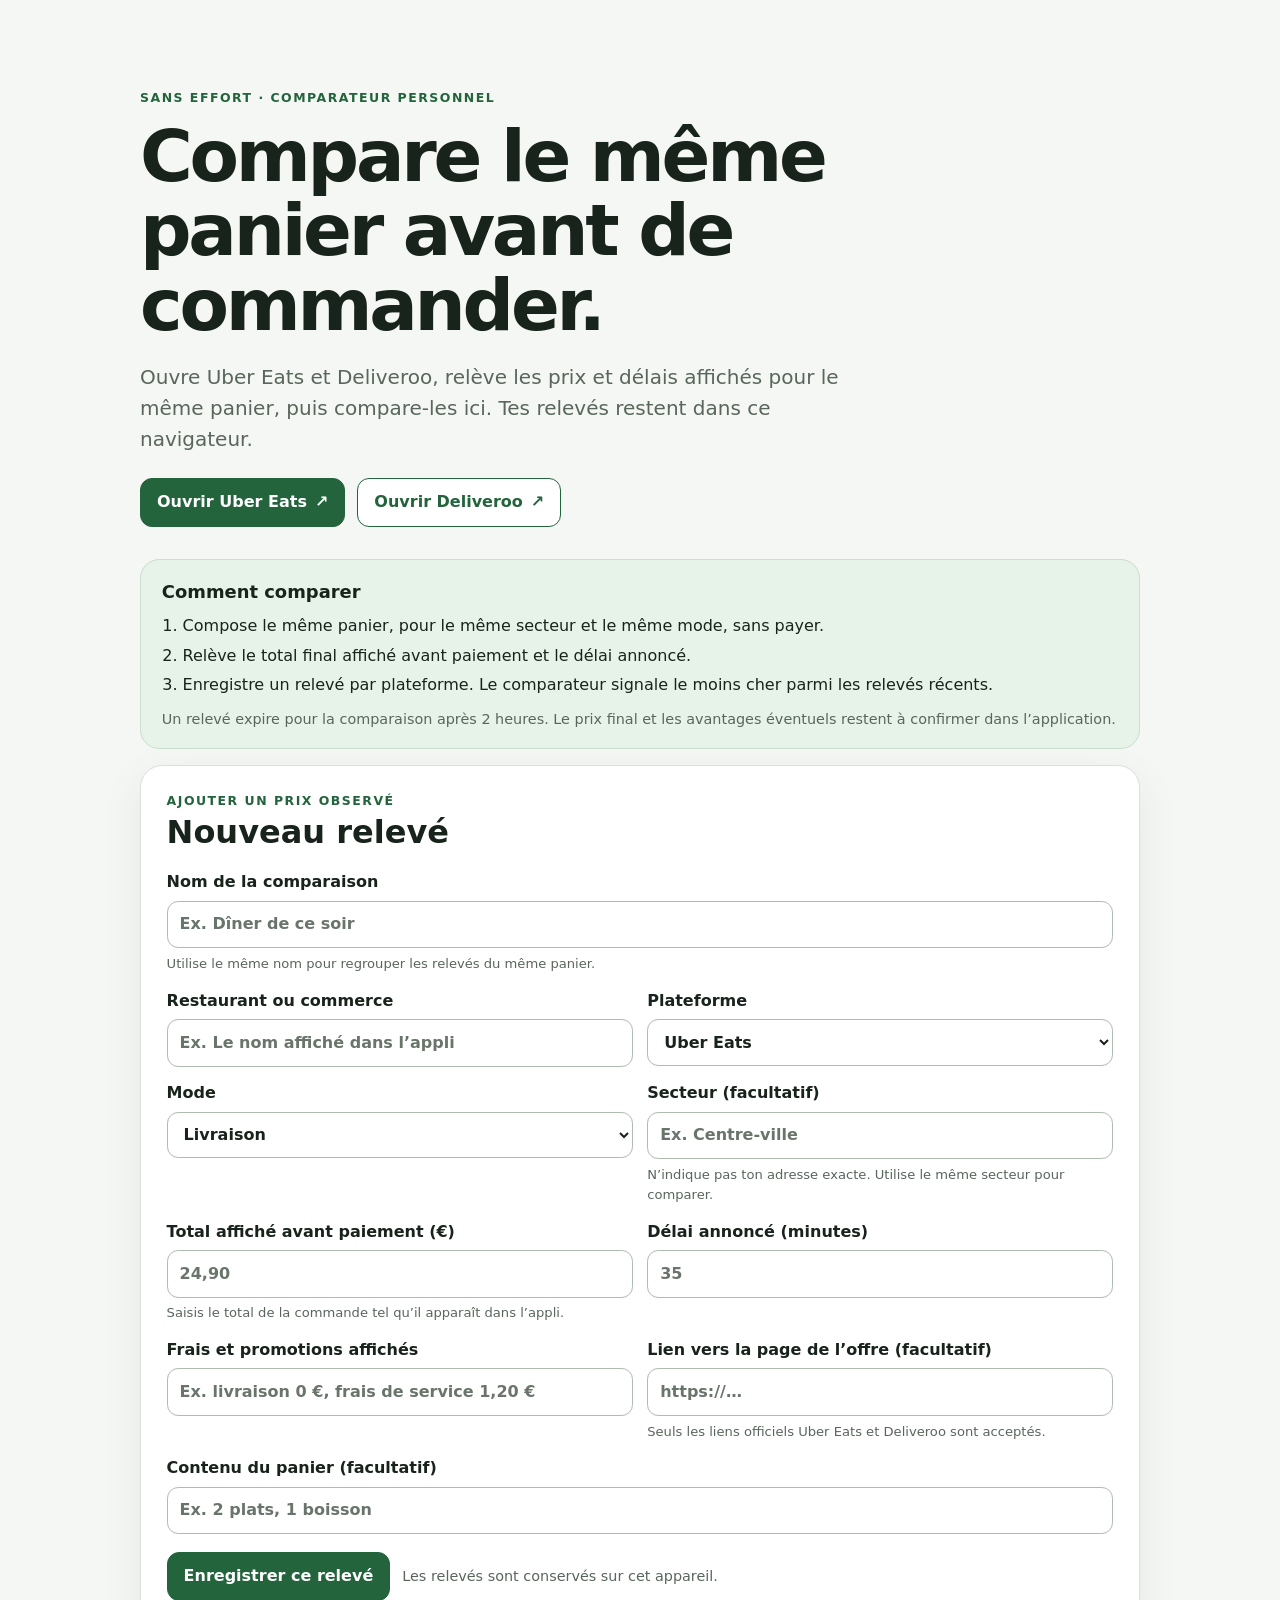
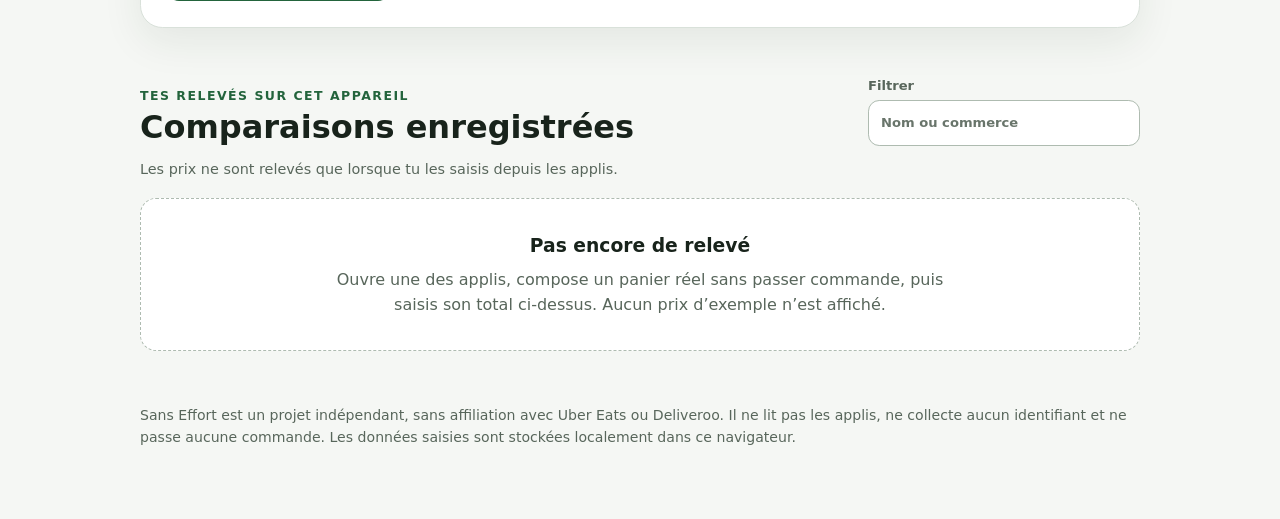
==== commit 3a682926: "feat: compare matching delivery modes and areas" ====
--- a/public/index.html
+++ b/public/index.html
@@ -24,7 +24,7 @@
     <section class="howto" aria-labelledby="howto-title">
       <h2 id="howto-title">Comment comparer</h2>
       <ol>
-        <li>Compose le même panier dans chaque appli, sans payer.</li>
+        <li>Compose le même panier, pour le même secteur et le même mode, sans payer.</li>
         <li>Relève le total final affiché avant paiement et le délai annoncé.</li>
         <li>Enregistre un relevé par plateforme. Le comparateur signale le moins cher parmi les relevés récents.</li>
       </ol>
@@ -52,6 +52,16 @@
               <option value="uber-eats">Uber Eats</option>
               <option value="deliveroo">Deliveroo</option>
             </select>
+          </label>
+          <label class="field">Mode
+            <select name="mode" required>
+              <option value="delivery">Livraison</option>
+              <option value="pickup">Retrait</option>
+            </select>
+          </label>
+          <label class="field">Secteur (facultatif)
+            <input name="area" maxlength="60" placeholder="Ex. Centre-ville" autocomplete="off">
+            <span class="help">N’indique pas ton adresse exacte. Utilise le même secteur pour comparer.</span>
           </label>
           <label class="field">Total affiché avant paiement (€)
             <input name="total" type="number" required min="0.01" max="10000" step="0.01" inputmode="decimal" placeholder="24,90">
--- a/public/styles.css
+++ b/public/styles.css
@@ -1,156 +1,130 @@
 :root {
+  color-scheme: light dark;
+  --bg: #f5f7f4;
+  --surface: #fff;
+  --soft: #edf3ee;
+  --text: #18231b;
+  --muted: #58665b;
+  --line: #d9e1da;
+  --green: #23643c;
+  --green-hover: #174b2b;
+  --green-soft: #e7f3e9;
+  --amber: #734b00;
+  --amber-bg: #fff1cf;
+  --shadow: 0 14px 40px rgb(24 50 29 / 8%);
   font-family: Inter, ui-sans-serif, system-ui, -apple-system, BlinkMacSystemFont, "Segoe UI", sans-serif;
-  color: #202621;
-  background: #f5f7f4;
   font-synthesis: none;
-  line-height: 1.5;
-  --bg: #f5f7f4;
-  --surface: #ffffff;
-  --surface-soft: #edf5ef;
-  --surface-muted: #f8faf8;
-  --text: #202621;
-  --muted: #657067;
-  --line: #dbe4dc;
-  --green: #216640;
-  --green-dark: #174b2f;
-  --green-soft: #dff0e4;
-  --focus: #0a5fd6;
-  --shadow: 0 18px 60px rgba(40, 61, 45, .09);
+  text-rendering: optimizeLegibility;
 }
 
 * { box-sizing: border-box; }
 html { scroll-behavior: smooth; }
-body { margin: 0; background: linear-gradient(180deg, #eef6f0 0, var(--bg) 32rem); color: var(--text); }
-button, input { font: inherit; }
-button { color: inherit; }
-button, input, a { -webkit-tap-highlight-color: transparent; }
-:focus-visible { outline: 3px solid var(--focus); outline-offset: 3px; }
+body { min-width: 320px; margin: 0; background: var(--bg); color: var(--text); line-height: 1.55; }
+a { color: var(--green); }
+a:hover { color: var(--green-hover); }
+button, input, select { font: inherit; }
+button, a, input, select { -webkit-tap-highlight-color: transparent; }
+:focus-visible { outline: 3px solid #db9b23; outline-offset: 3px; }
+.wrap { width: min(100% - 2rem, 1000px); margin-inline: auto; }
+.skip-link { position: absolute; z-index: 5; top: .5rem; left: .5rem; transform: translateY(-160%); padding: .6rem .8rem; border-radius: .5rem; background: var(--surface); }
+.skip-link:focus { transform: translateY(0); }
 
-.skip-link { position: fixed; z-index: 20; left: 1rem; top: 1rem; transform: translateY(-180%); background: var(--text); color: #fff; padding: .7rem 1rem; border-radius: .7rem; }
-.skip-link:focus { transform: translateY(0); }
-.wrap { width: min(1120px, calc(100% - 2rem)); margin-inline: auto; }
-.hero { padding: clamp(2.8rem, 7vw, 6rem) 0 2.4rem; }
-.eyebrow, .section-kicker, .notice-kicker { margin: 0; font-weight: 800; letter-spacing: .035em; text-transform: uppercase; font-size: .78rem; color: var(--green-dark); }
-h1 { max-width: 900px; margin: 1rem 0; font-size: clamp(2.4rem, 8vw, 5.2rem); line-height: .96; letter-spacing: -.055em; }
-h2 { margin: .2rem 0 0; font-size: clamp(1.45rem, 3vw, 2rem); line-height: 1.15; }
-h3 { line-height: 1.25; }
-.lead { max-width: 780px; margin: 1.2rem 0 0; font-size: clamp(1rem, 2vw, 1.2rem); color: var(--muted); }
+.hero { padding-block: clamp(2.5rem, 7vw, 5.5rem) 2rem; }
+.eyebrow, .section-kicker { margin: 0; color: var(--green); font-size: .78rem; font-weight: 850; letter-spacing: .12em; text-transform: uppercase; }
+h1 { max-width: 780px; margin: .7rem 0 0; font-size: clamp(2.2rem, 6vw, 4.5rem); line-height: 1.04; letter-spacing: -.045em; }
+.lead { max-width: 700px; margin: 1.2rem 0 0; color: var(--muted); font-size: clamp(1.05rem, 2vw, 1.25rem); }
+.platform-links { display: flex; flex-wrap: wrap; gap: .75rem; margin-top: 1.4rem; }
+.button { display: inline-flex; min-height: 2.9rem; align-items: center; justify-content: center; gap: .5rem; border: 1px solid var(--green); border-radius: .75rem; padding: .7rem 1rem; background: var(--green); color: #fff; font-weight: 800; text-decoration: none; cursor: pointer; }
+.button:hover { background: var(--green-hover); color: #fff; }
+.button-secondary { background: var(--surface); color: var(--green); }
+.button-secondary:hover { background: var(--soft); color: var(--green-hover); }
 
-.notice { display: grid; grid-template-columns: minmax(0, .85fr) minmax(0, 1.15fr); gap: 1.5rem; align-items: center; margin-bottom: 1.25rem; padding: 1.3rem 1.5rem; border: 1px solid #bfd5c4; background: var(--green-soft); border-radius: 1.25rem; }
-.notice p:last-child { margin: 0; }
+.howto { margin-bottom: 1rem; border: 1px solid #c9decd; border-radius: 1.2rem; padding: 1.1rem 1.3rem; background: var(--green-soft); }
+.howto h2 { margin: 0; font-size: 1.12rem; }
+.howto ol { display: grid; gap: .3rem; margin: .55rem 0; padding-left: 1.3rem; }
+.howto p { margin: .6rem 0 0; color: var(--muted); font-size: .9rem; }
+.panel { border: 1px solid var(--line); border-radius: 1.4rem; padding: clamp(1rem, 3vw, 1.6rem); background: var(--surface); box-shadow: var(--shadow); }
+.section-heading { display: flex; align-items: end; justify-content: space-between; gap: 1rem; margin-bottom: 1.2rem; }
+.section-heading h2 { margin: .15rem 0 0; font-size: clamp(1.5rem, 4vw, 2rem); line-height: 1.2; }
+.form-grid { display: grid; grid-template-columns: repeat(2, minmax(0, 1fr)); gap: .9rem; }
+.field { display: grid; min-width: 0; gap: .35rem; align-content: start; font-weight: 750; }
+.field-wide { grid-column: 1 / -1; }
+.field input, .field select, .filter-field input { width: 100%; min-height: 2.9rem; border: 1px solid #aebbb0; border-radius: .7rem; padding: .65rem .75rem; background: var(--surface); color: var(--text); }
+.field input::placeholder, .filter-field input::placeholder { color: #69756b; opacity: 1; }
+.help { color: var(--muted); font-size: .82rem; font-weight: 450; }
+.form-actions { display: flex; flex-wrap: wrap; align-items: center; gap: .75rem; margin-top: 1.1rem; }
+.storage-status { color: var(--muted); font-size: .9rem; }
+.storage-warning, .form-error { color: #8a2a19; }
+.form-error { margin: .8rem 0 0; font-weight: 700; }
 
-.controls { background: rgba(255,255,255,.94); border: 1px solid var(--line); border-radius: 1.6rem; box-shadow: var(--shadow); padding: clamp(1rem, 3vw, 1.6rem); }
-.controls-head, .section-head { display: flex; justify-content: space-between; align-items: end; gap: 1rem; }
-.search-form { margin-top: 1.4rem; }
-.search-form > label { display: block; margin-bottom: .5rem; font-weight: 750; }
-.search-row { display: grid; grid-template-columns: minmax(0, 1fr) auto; gap: .6rem; }
-.search-row input { width: 100%; min-height: 3.15rem; padding: .75rem .9rem; border: 1px solid #bfc9c1; border-radius: .8rem; background: var(--surface); color: var(--text); }
-.search-row input::placeholder { color: #717b73; }
-.button { min-height: 2.85rem; border: 0; border-radius: .8rem; padding: .72rem 1rem; background: var(--green); color: #fff; font-weight: 800; cursor: pointer; }
-.button:hover { background: var(--green-dark); }
-.button-secondary { border: 1px solid #b9c8bc; background: #fff; color: var(--green-dark); }
-.button-secondary:hover { background: var(--surface-soft); }
-.button-small { min-height: 2.5rem; padding: .55rem .75rem; font-size: .9rem; }
-.button[disabled] { cursor: not-allowed; background: #e7ebe8; color: #717a73; border: 1px solid #d1d8d2; }
+.observations { padding-top: 3rem; scroll-margin-top: 1rem; }
+.observations-heading { align-items: end; }
+.filter-field { display: grid; width: min(100%, 17rem); gap: .25rem; color: var(--muted); font-size: .82rem; font-weight: 700; }
+.comparison-status { min-height: 1.5rem; margin: -.45rem 0 1rem; color: var(--muted); font-size: .9rem; }
+.comparison-list { display: grid; gap: 1rem; }
+.comparison-group { min-width: 0; border: 1px solid var(--line); border-radius: 1.25rem; padding: 1rem; background: var(--surface); }
+.group-heading { display: flex; align-items: start; justify-content: space-between; gap: 1rem; margin-bottom: .8rem; }
+.group-heading h3 { margin: 0; font-size: 1.15rem; }
+.group-heading p { margin: .1rem 0 0; color: var(--muted); }
+.group-count { flex: 0 0 auto; color: var(--muted); font-size: .83rem; }
+.observation-grid { display: grid; grid-template-columns: repeat(2, minmax(0, 1fr)); gap: .75rem; }
+.observation-card { min-width: 0; border: 1px solid var(--line); border-radius: 1rem; padding: .9rem; background: var(--bg); }
+.observation-card.is-cheapest { border: 2px solid #39834f; padding: calc(.9rem - 1px); background: var(--green-soft); }
+.observation-top { display: flex; flex-wrap: wrap; align-items: center; gap: .4rem; }
+.badge { display: inline-flex; border-radius: 999px; padding: .2rem .5rem; font-size: .7rem; font-weight: 850; }
+.badge-best { background: #d0ead5; color: #174b2b; }
+.badge-stale { background: var(--amber-bg); color: var(--amber); }
+.total { margin: .5rem 0; font-size: clamp(1.6rem, 4vw, 2.2rem); font-weight: 850; letter-spacing: -.035em; line-height: 1.15; }
+.facts { display: grid; grid-template-columns: 1fr 1fr; gap: .5rem; margin: 0; }
+.facts div { min-width: 0; }
+.facts dt { color: var(--muted); font-size: .75rem; }
+.facts dd { margin: .05rem 0 0; font-weight: 700; }
+.details { margin: .55rem 0 0; color: var(--muted); font-size: .85rem; overflow-wrap: anywhere; }
+.card-actions { display: flex; flex-wrap: wrap; align-items: center; justify-content: space-between; gap: .6rem; margin-top: .75rem; padding-top: .65rem; border-top: 1px solid var(--line); font-size: .85rem; }
+.delete-button { min-height: 2.5rem; border: 0; border-radius: .55rem; padding: .45rem .65rem; background: transparent; color: #8a2a19; font-weight: 750; cursor: pointer; }
+.delete-button:hover { background: #fae9e6; }
+.muted { color: var(--muted); }
+.compare-note { margin: .75rem 0 0; color: var(--muted); font-size: .87rem; }
+.empty-state { border: 1px dashed #aebbb0; border-radius: 1rem; padding: 2rem 1rem; text-align: center; background: var(--surface); }
+.empty-state h3 { margin: 0; }
+.empty-state p { max-width: 620px; margin: .5rem auto 0; color: var(--muted); }
+.footer { padding-block: 2.5rem 3.5rem; color: var(--muted); font-size: .88rem; }
 
-.filter-grid { display: grid; grid-template-columns: repeat(2, minmax(0, 1fr)); gap: .75rem; margin-top: 1rem; }
-fieldset { min-width: 0; margin: 0; border: 1px solid var(--line); border-radius: 1rem; padding: .9rem; }
-legend { padding: 0 .25rem; font-weight: 800; }
-.field-help { margin: .05rem 0 .7rem; color: var(--muted); font-size: .82rem; }
-.choice-row { display: flex; flex-wrap: wrap; gap: .5rem; }
-.choice { display: inline-flex; align-items: center; gap: .45rem; padding: .55rem .7rem; border: 1px solid #cfd9d1; border-radius: .7rem; background: var(--surface-muted); font-weight: 650; }
-.choice:has(input:checked) { border-color: #79a788; background: var(--green-soft); }
-.choice input { width: 1.05rem; height: 1.05rem; accent-color: var(--green); }
-.preference-note { margin-top: 1rem; padding: .8rem .9rem; background: var(--surface-muted); border-radius: .8rem; color: var(--muted); font-size: .9rem; }
-
-.section { padding: 2.6rem 0 1rem; }
-.section-head { margin-bottom: 1rem; }
-.section-head.compact { align-items: start; }
-.result-count { margin: 0; color: var(--muted); font-weight: 700; }
-.cards { display: grid; grid-template-columns: repeat(2, minmax(0, 1fr)); gap: 1rem; }
-.restaurant-card { display: flex; flex-direction: column; min-width: 0; border: 1px solid var(--line); border-radius: 1.25rem; background: var(--surface); overflow: hidden; }
-.card-head { display: flex; justify-content: space-between; gap: .8rem; padding: 1rem 1rem .85rem; }
-.card-head h3 { margin: 0; font-size: 1.3rem; }
-.location { margin: .3rem 0 0; color: var(--muted); font-size: .9rem; }
-.tags { display: flex; flex-wrap: wrap; gap: .35rem; margin-top: .7rem; }
-.tag { display: inline-flex; padding: .28rem .55rem; border-radius: 999px; background: #eff3ef; font-size: .78rem; }
-.favorite { flex: 0 0 auto; align-self: start; border: 1px solid #c7d2c9; border-radius: .75rem; background: #fff; padding: .5rem .65rem; cursor: pointer; font-weight: 750; }
-.favorite[aria-pressed="true"] { background: var(--green-soft); border-color: #79a788; }
-.offers { display: grid; gap: .65rem; padding: 0 1rem 1rem; }
-.offer { border: 1px solid #e1e6e2; border-radius: 1rem; padding: .9rem; background: #fbfcfb; }
-.offer-top { display: flex; justify-content: space-between; gap: .6rem; align-items: center; }
-.platform { display: inline-flex; flex-wrap: wrap; align-items: center; gap: .4rem; font-weight: 850; }
-.mode-pill, .category-pill { display: inline-flex; align-items: center; padding: .2rem .45rem; border-radius: 999px; font-size: .68rem; font-weight: 800; }
-.mode-pill { background: #e7efe9; color: #31563e; }
-.category-pill { background: #edf0f6; color: #3d4d67; }
-.status-pill { display: inline-flex; align-items: center; width: fit-content; padding: .25rem .5rem; border-radius: 999px; font-size: .72rem; font-weight: 850; }
-.status-demo { background: #f4ead3; color: #684b0c; }
-.status-estimated { background: #e5edf7; color: #284d78; }
-.status-confirmed { background: #dff0e4; color: #205835; }
-.status-unknown { background: #eceeed; color: #4f5851; }
-.offer-values { display: grid; grid-template-columns: repeat(2, minmax(0, 1fr)); gap: .5rem; margin: .75rem 0; }
-.metric { padding: .55rem .6rem; border-radius: .7rem; background: #f1f4f1; }
-.metric span { display: block; color: var(--muted); font-size: .74rem; }
-.metric strong { display: block; margin-top: .05rem; font-size: .92rem; }
-.fake-label { color: #755510; font-size: .72rem; font-weight: 800; }
-.offer-meta { margin: .7rem 0; color: var(--muted); font-size: .8rem; }
-.action-note { margin: .45rem 0 0; color: var(--muted); font-size: .77rem; }
-.empty-state { text-align: center; padding: 2.5rem 1rem; border: 1px dashed #aebbb1; border-radius: 1rem; background: var(--surface); }
-.empty-state h3 { margin-top: 0; }
-
-.status-grid { display: grid; grid-template-columns: repeat(4, minmax(0, 1fr)); gap: .75rem; }
-.status-grid article { border: 1px solid var(--line); border-radius: 1rem; background: var(--surface); padding: 1rem; }
-.status-grid h3 { margin: .7rem 0 .3rem; font-size: 1rem; }
-.status-grid p { margin: 0; color: var(--muted); font-size: .88rem; }
-.footer { padding: 2.5rem 0 3.5rem; color: var(--muted); font-size: .88rem; }
-
-@media (max-width: 820px) {
-  .notice, .filter-grid, .cards, .status-grid { grid-template-columns: 1fr; }
-  .controls-head, .section-head { align-items: start; flex-direction: column; }
-  .controls-head .button { width: 100%; }
+@media (max-width: 650px) {
+  .wrap { width: min(100% - 1.1rem, 1000px); }
+  .section-heading, .observations-heading { align-items: stretch; flex-direction: column; }
+  .filter-field { width: 100%; }
+  .observation-grid { grid-template-columns: 1fr; }
 }
-
-@media (max-width: 560px) {
-  .wrap { width: min(100% - 1rem, 1120px); }
-  .hero { padding-top: 2.4rem; }
-  .search-row { grid-template-columns: 1fr; }
-  .search-row .button { width: 100%; }
-  .offer-values { grid-template-columns: 1fr; }
-  .card-head { align-items: start; }
+@media (max-width: 480px) {
+  .form-grid { grid-template-columns: 1fr; }
+  .field-wide { grid-column: auto; }
+  .platform-links { display: grid; }
+  .platform-links .button, .form-actions .button { width: 100%; }
+  .form-actions { align-items: stretch; }
+  .group-heading { flex-direction: column; gap: .15rem; }
+  .facts { grid-template-columns: 1fr 1fr; }
 }
-
 @media (prefers-reduced-motion: reduce) {
   html { scroll-behavior: auto; }
-  *, *::before, *::after { scroll-behavior: auto !important; transition: none !important; animation: none !important; }
+  *, *::before, *::after { scroll-behavior: auto !important; transition: none !important; }
 }
-
 @media (prefers-color-scheme: dark) {
   :root {
-    --bg: #151a16;
-    --surface: #1e251f;
-    --surface-soft: #263629;
-    --surface-muted: #232a24;
-    --text: #edf2ed;
-    --muted: #b8c2ba;
-    --line: #3b483e;
-    --green: #4a9467;
-    --green-dark: #80bd94;
-    --green-soft: #263e2d;
-    --shadow: none;
+    --bg: #151a16; --surface: #1d251f; --soft: #26372b; --text: #edf2ed;
+    --muted: #b8c2ba; --line: #3b483e; --green: #83c597; --green-hover: #a5d5b2;
+    --green-soft: #253d2b; --amber: #ffd77d; --amber-bg: #493a1b; --shadow: none;
   }
-  body { background: linear-gradient(180deg, #18251c 0, var(--bg) 32rem); }
-  .controls, .restaurant-card, .status-grid article, .empty-state, .button-secondary, .favorite { background: var(--surface); color: var(--text); }
-  .search-row input { background: #171d18; color: var(--text); border-color: #57635a; }
-  .choice { background: #202721; border-color: #4b574e; }
-  .choice:has(input:checked) { background: var(--green-soft); border-color: #668d72; }
-  .offer { background: #1a201b; border-color: #354038; }
-  .metric, .tag { background: #283029; }
-  .notice { background: #243c2a; border-color: #42634a; }
-  .mode-pill { background: #2d3b30; color: #cfe2d4; }
-  .category-pill { background: #303643; color: #d8deea; }
-  .status-demo { background: #4b3d21; color: #f2d996; }
-  .status-estimated { background: #26384d; color: #c1d6ee; }
-  .status-confirmed { background: #23402d; color: #c5e8cf; }
-  .status-unknown { background: #363b37; color: #dde2dd; }
-  .fake-label { color: #e8cd84; }
+  .button { color: #102116; }
+  .button:hover { color: #102116; }
+  .button-secondary { color: var(--green); }
+  .button-secondary:hover { color: var(--green-hover); }
+  .howto { border-color: #42634a; }
+  .field input, .field select, .filter-field input { border-color: #57635a; }
+  .field input::placeholder, .filter-field input::placeholder { color: #a7b2a9; }
+  .observation-card { background: #19201a; }
+  .observation-card.is-cheapest { border-color: #83c597; }
+  .badge-best { background: #31593a; color: #d7f1dc; }
+  .delete-button:hover { background: #482b27; }
+  .form-error, .storage-warning { color: #ffb4a8; }
 }
